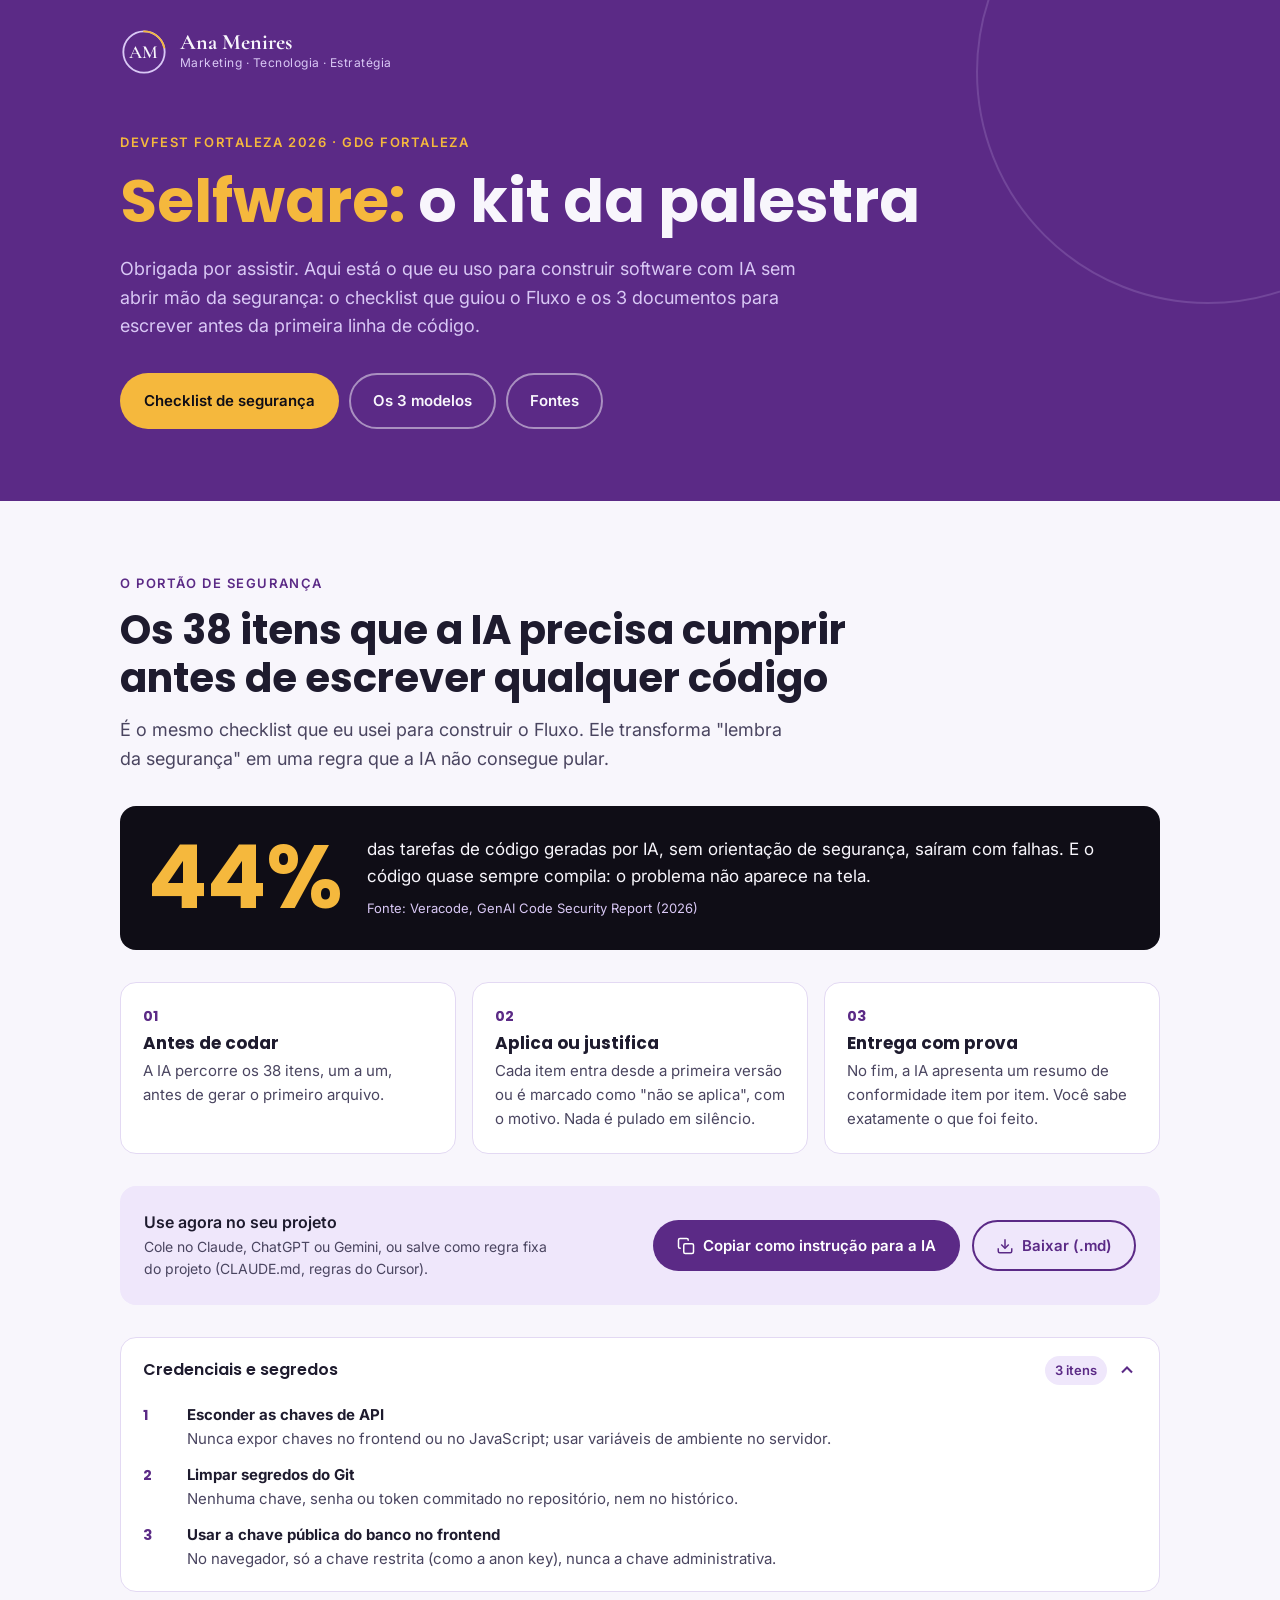
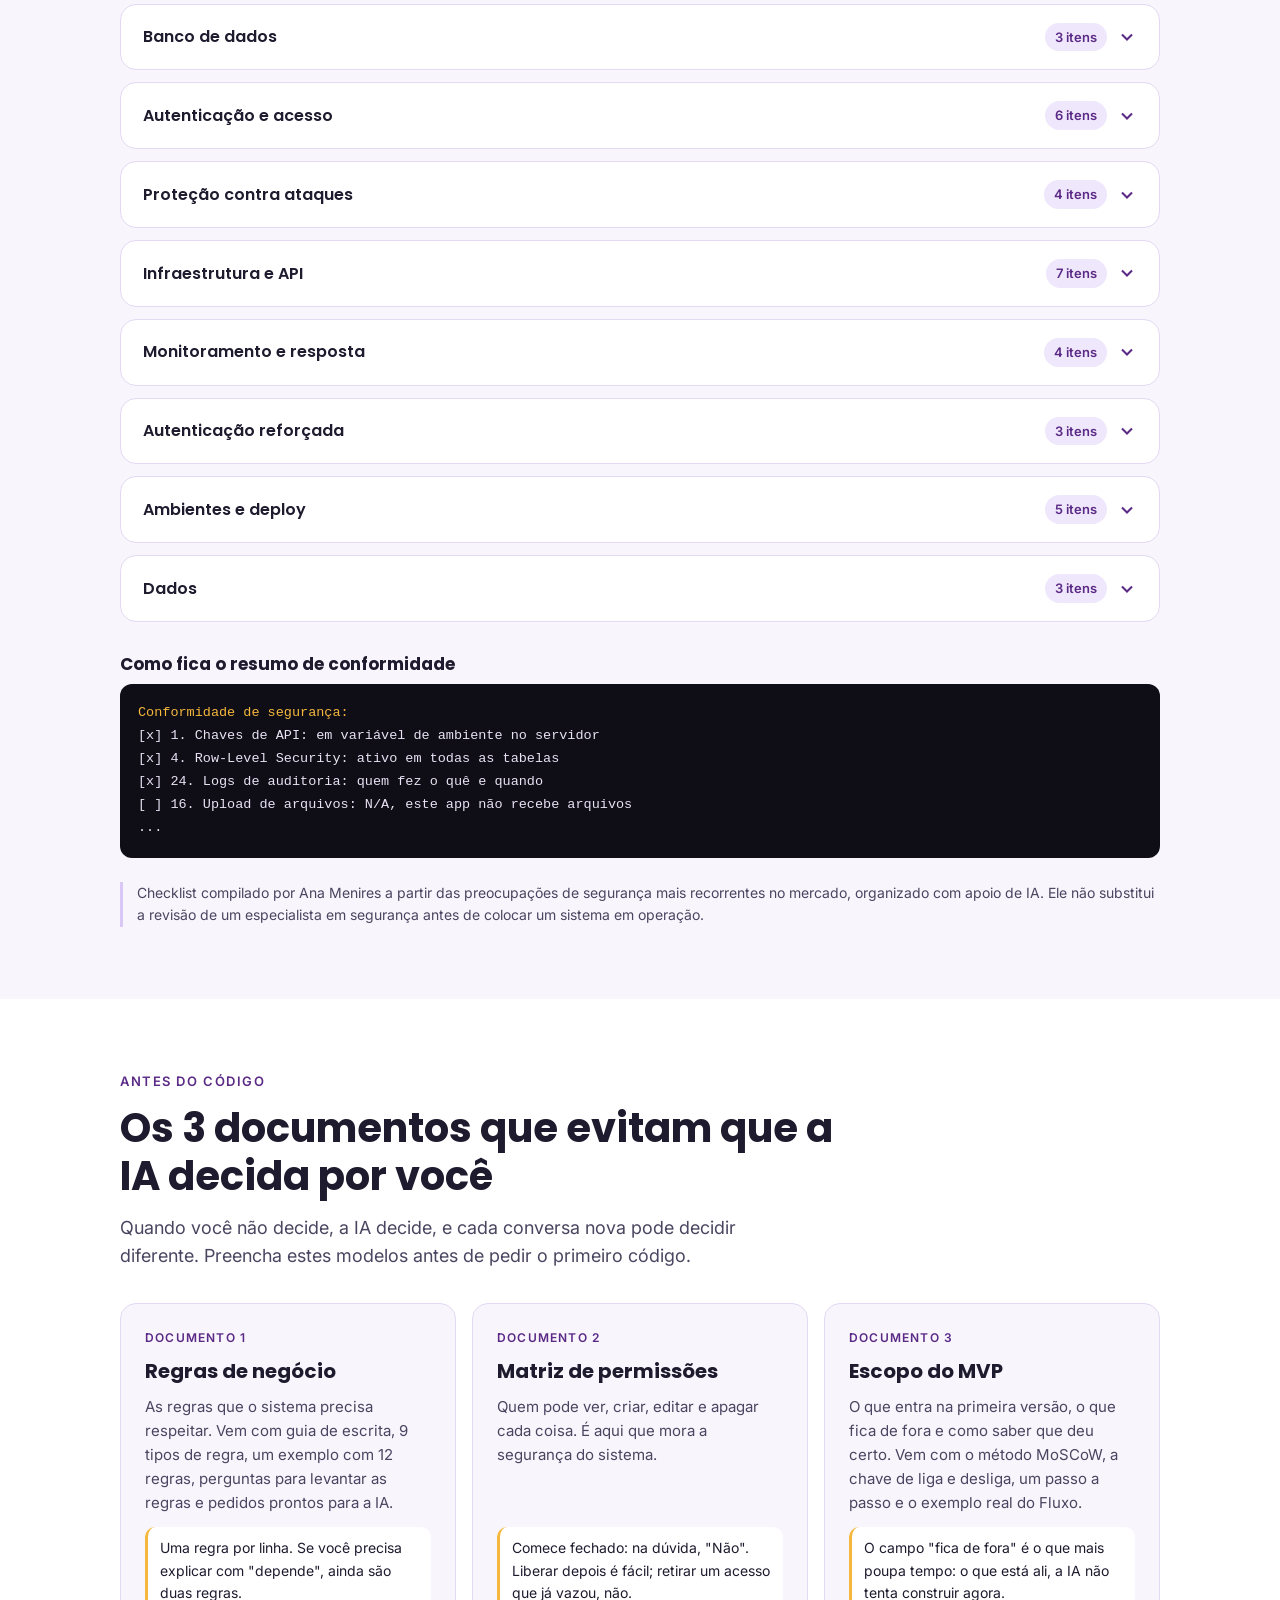
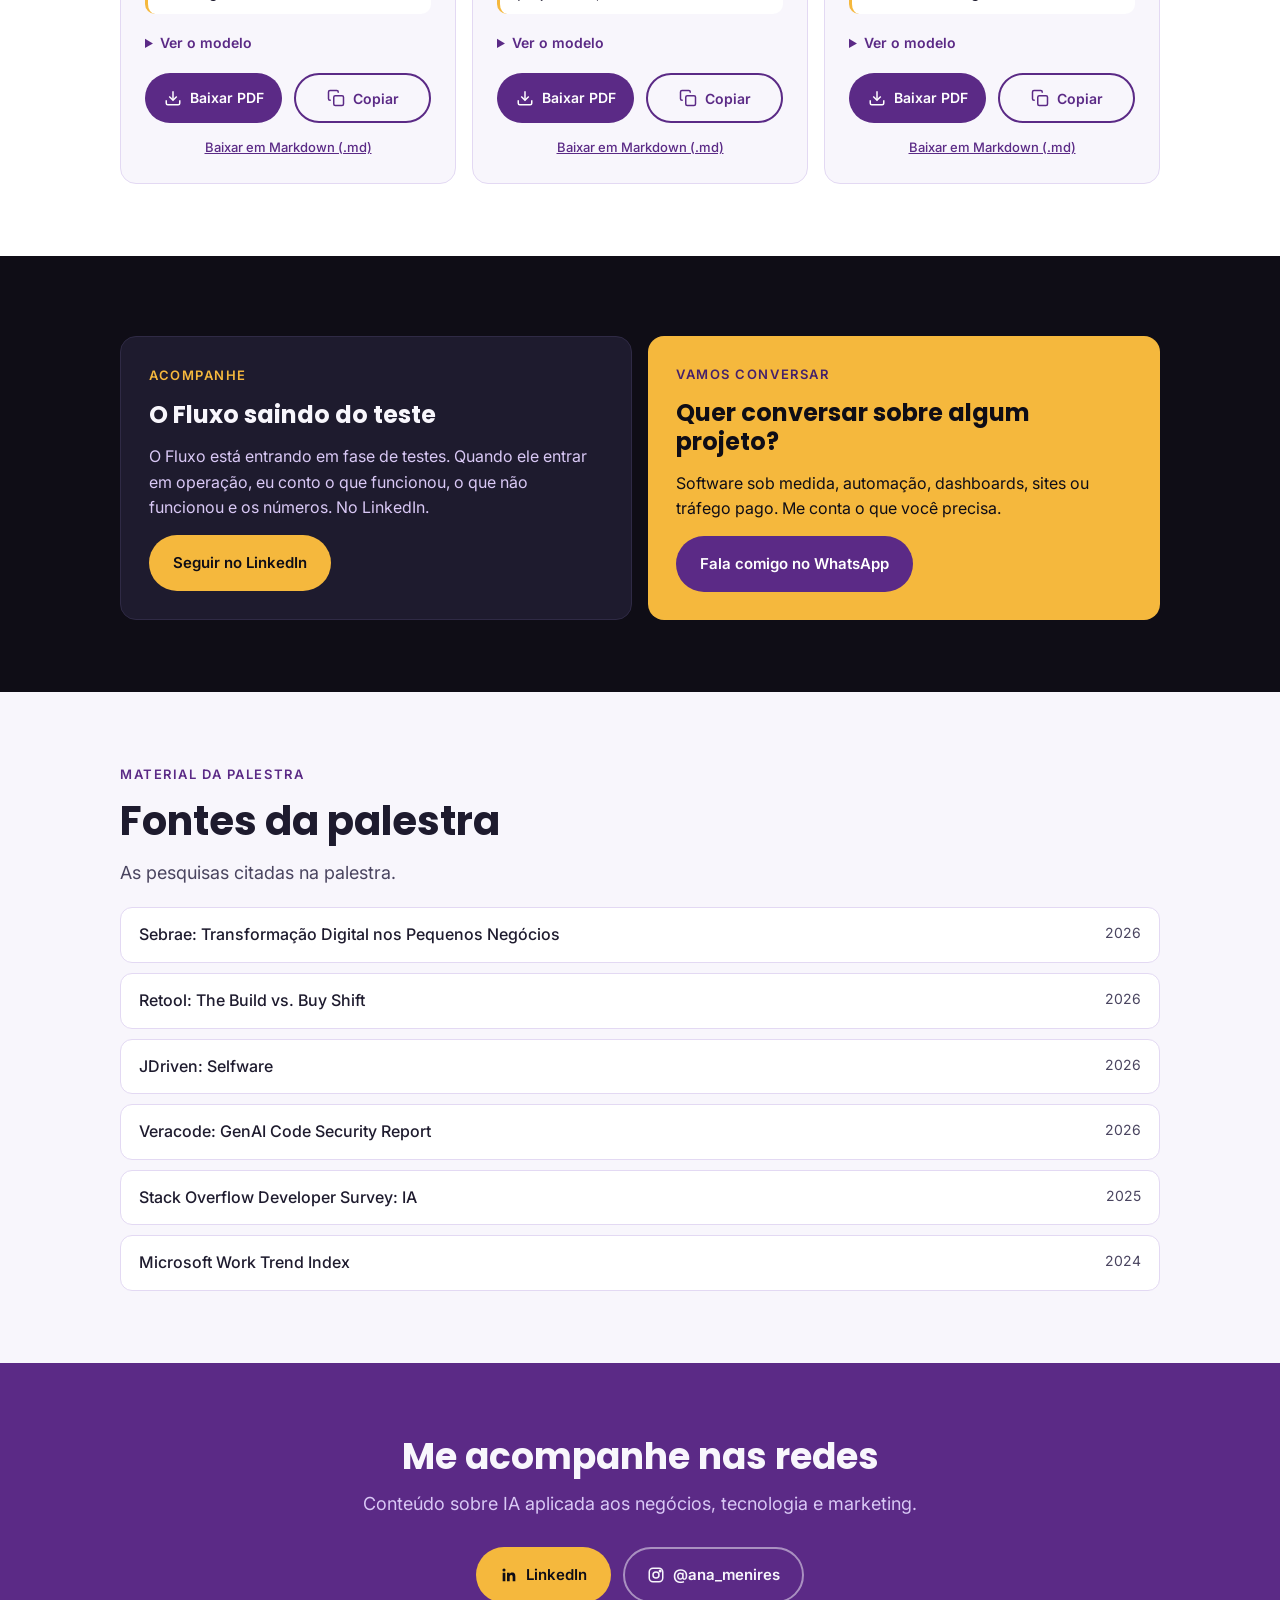
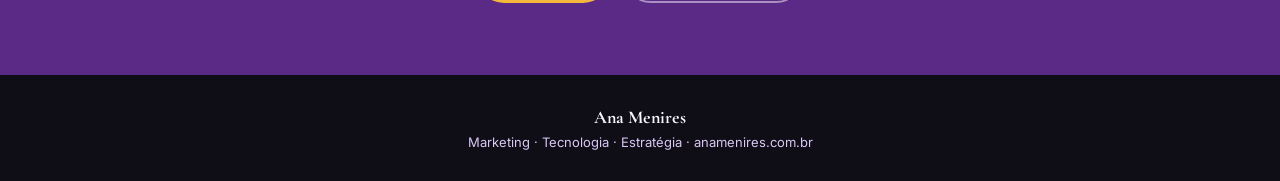
==== evento-gdg/index.html @ 0f22788b "Cria a página /evento-gdg com o kit da palestra Selfware Checklist de segurança com 38 itens (copiar" ====
<!DOCTYPE html>
<html lang="pt-BR">
<head>
<meta charset="utf-8">
<meta name="viewport" content="width=device-width, initial-scale=1">
<title>Selfware: o kit da palestra · Ana Menires</title>
<meta name="description" content="Material da palestra Selfware no DevFest Fortaleza 2026: checklist de segurança com 38 itens, modelos de regras de negócio, matriz de permissões e escopo do MVP.">
<meta property="og:title" content="Selfware: o kit da palestra · Ana Menires">
<meta property="og:description" content="Checklist de segurança para construir com IA e os 3 documentos para escrever antes do código.">
<link rel="preconnect" href="https://fonts.googleapis.com">
<link rel="preconnect" href="https://fonts.gstatic.com" crossorigin>
<link href="https://fonts.googleapis.com/css2?family=Cormorant+Garamond:wght@600;700&family=Inter:wght@400;500;600&family=Poppins:wght@600;700&display=swap" rel="stylesheet">
<style>
  :root{
    --roxo:#5B2A86; --roxo-esc:#45206A; --lilas:#D9C8F5; --lilas-claro:#EFE7FB;
    --ambar:#F5B83D; --preto:#0F0D16; --grafite:#1E1B2E; --off:#F8F6FC; --branco:#FFFFFF;
    --texto-sec:#4A4560; --borda:#E3D9F3;
    --raio:16px; --larg:1080px;
  }
  *{box-sizing:border-box;margin:0;padding:0}
  html{scroll-behavior:smooth}
  body{font-family:Inter,system-ui,-apple-system,sans-serif;background:var(--off);color:var(--grafite);line-height:1.6;font-size:16px;-webkit-font-smoothing:antialiased}
  h1,h2,h3{font-family:Poppins,system-ui,sans-serif;line-height:1.2;color:var(--grafite)}
  a{color:var(--roxo)}
  .wrap{max-width:var(--larg);margin:0 auto;padding:0 20px}
  section{padding:72px 0}
  .eyebrow{font-size:13px;font-weight:600;letter-spacing:.12em;text-transform:uppercase;color:var(--roxo);margin-bottom:12px}
  .lead{font-size:18px;color:var(--texto-sec);max-width:680px}
  .btn{display:inline-flex;align-items:center;justify-content:center;gap:8px;font-family:Inter,sans-serif;font-weight:600;font-size:15px;padding:14px 22px;border-radius:999px;border:2px solid transparent;cursor:pointer;text-decoration:none;transition:transform .15s ease,background .15s ease,color .15s ease;min-height:48px}
  .btn:active{transform:scale(.97)}
  .btn-ambar{background:var(--ambar);color:var(--preto)}
  .btn-ambar:hover{background:#f7c55f}
  .btn-roxo{background:var(--roxo);color:var(--branco)}
  .btn-roxo:hover{background:var(--roxo-esc)}
  .btn-linha{background:transparent;color:var(--roxo);border-color:var(--roxo)}
  .btn-linha:hover{background:var(--lilas-claro)}
  .btn-claro{background:transparent;color:var(--off);border-color:rgba(248,246,252,.5)}
  .btn-claro:hover{background:rgba(248,246,252,.1)}
  .btns{display:flex;flex-wrap:wrap;gap:12px}
  .btn svg{width:18px;height:18px;flex:none}
  :focus-visible{outline:3px solid var(--ambar);outline-offset:3px}

  /* Hero */
  .hero{background:var(--roxo);color:var(--off);padding:28px 0 72px;position:relative;overflow:hidden}
  .hero::after{content:"";position:absolute;right:-160px;top:-160px;width:460px;height:460px;border-radius:50%;border:2px solid rgba(217,200,245,.18)}
  .topo{display:flex;align-items:center;gap:12px;margin-bottom:56px}
  .topo .nome{font-family:"Cormorant Garamond",serif;font-weight:700;font-size:22px;line-height:1}
  .topo .assin{font-size:12px;color:var(--lilas);letter-spacing:.04em}
  .hero .eyebrow{color:var(--ambar)}
  .hero h1{color:var(--off);font-size:clamp(34px,7vw,60px);margin-bottom:18px;max-width:820px}
  .hero h1 span{color:var(--ambar)}
  .hero .lead{color:var(--lilas);margin-bottom:32px}
  .hero-nav{display:flex;flex-wrap:wrap;gap:10px;position:relative;z-index:1}

  /* Checklist */
  .stat{display:grid;grid-template-columns:auto 1fr;gap:24px;align-items:center;background:var(--preto);color:var(--off);border-radius:var(--raio);padding:28px;margin:32px 0}
  .stat .num{font-family:Poppins,sans-serif;font-weight:700;font-size:clamp(56px,12vw,88px);color:var(--ambar);line-height:1}
  .stat p{color:var(--off);font-size:17px}
  .stat small{display:block;color:var(--lilas);font-size:13px;margin-top:8px}
  .passos{display:grid;grid-template-columns:repeat(3,1fr);gap:16px;margin:32px 0}
  .passo{background:var(--branco);border:1px solid var(--borda);border-radius:var(--raio);padding:22px}
  .passo .n{font-family:Poppins,sans-serif;font-weight:700;color:var(--roxo);font-size:14px;margin-bottom:6px}
  .passo h3{font-size:17px;margin-bottom:6px}
  .passo p{font-size:15px;color:var(--texto-sec)}
  .acoes{background:var(--lilas-claro);border-radius:var(--raio);padding:24px;display:flex;flex-wrap:wrap;align-items:center;justify-content:space-between;gap:16px;margin:32px 0}
  .acoes p{font-weight:600;color:var(--grafite);max-width:420px}
  .acoes p span{display:block;font-weight:400;font-size:14px;color:var(--texto-sec)}
  .blocos{display:grid;gap:12px}
  details.bloco{background:var(--branco);border:1px solid var(--borda);border-radius:var(--raio);overflow:hidden}
  details.bloco summary{list-style:none;cursor:pointer;padding:18px 22px;display:flex;align-items:center;justify-content:space-between;gap:12px;font-family:Poppins,sans-serif;font-weight:600;font-size:16px}
  details.bloco summary::-webkit-details-marker{display:none}
  .badge{font-family:Inter,sans-serif;font-size:13px;font-weight:600;background:var(--lilas-claro);color:var(--roxo);padding:4px 10px;border-radius:999px;white-space:nowrap}
  .chev{width:20px;height:20px;transition:transform .2s;flex:none;color:var(--roxo)}
  details[open] .chev{transform:rotate(180deg)}
  .sum-dir{display:flex;align-items:center;gap:10px}
  details.bloco ol{padding:0 22px 20px 22px;list-style:none;display:grid;gap:12px}
  details.bloco li{display:grid;grid-template-columns:34px 1fr;gap:10px;font-size:15px}
  details.bloco li .i{font-family:Poppins,sans-serif;font-weight:700;color:var(--roxo);font-size:14px;padding-top:1px}
  details.bloco li b{display:block;color:var(--grafite)}
  details.bloco li span{color:var(--texto-sec)}
  .exemplo{margin-top:32px}
  .exemplo h3{font-size:17px;margin-bottom:10px}
  pre{background:var(--preto);color:#E8E2F4;border-radius:12px;padding:18px;overflow-x:auto;font-size:13.5px;line-height:1.7;font-family:ui-monospace,SFMono-Regular,Menlo,Consolas,monospace}
  pre .ok{color:var(--ambar)}
  .credito{font-size:14px;color:var(--texto-sec);margin-top:24px;border-left:3px solid var(--lilas);padding-left:14px}

  /* Modelos */
  .sec-branca{background:var(--branco)}
  .modelos{display:grid;grid-template-columns:repeat(3,1fr);gap:16px;margin-top:32px}
  .modelo{background:var(--off);border:1px solid var(--borda);border-radius:var(--raio);padding:24px;display:flex;flex-direction:column;gap:12px}
  .modelo .tag{font-size:12px;font-weight:600;letter-spacing:.1em;text-transform:uppercase;color:var(--roxo)}
  .modelo h3{font-size:20px}
  .modelo p{font-size:15px;color:var(--texto-sec);flex:1}
  .modelo .dica{font-size:14px;color:var(--grafite);background:var(--branco);border-radius:10px;padding:10px 12px;border-left:3px solid var(--ambar)}
  .modelo details summary{cursor:pointer;font-weight:600;color:var(--roxo);font-size:14px;padding:6px 0}
  .modelo details pre{margin-top:8px;font-size:12.5px;max-height:320px}
  .modelo .btns .btn{flex:1;padding:12px 14px;font-size:14px}
  .link-md{background:none;border:0;color:var(--roxo);font:500 13px Inter,sans-serif;text-decoration:underline;cursor:pointer;align-self:center;padding:4px}

  /* Blocos finais */
  .faixa{background:var(--preto);color:var(--off)}
  .faixa h2,.faixa-roxa h2{color:var(--off)}
  .faixa .lead{color:var(--lilas)}
  .duo{display:grid;grid-template-columns:1fr 1fr;gap:16px;margin-top:8px}
  .cartao{border-radius:var(--raio);padding:28px;display:flex;flex-direction:column;gap:14px}
  .cartao h2{font-size:24px}
  .cartao p{flex:1}
  .c-escuro{background:var(--grafite);border:1px solid #2f2a45}
  .c-escuro p{color:var(--lilas)}
  .c-ambar{background:var(--ambar);color:var(--preto)}
  .c-ambar h2{color:var(--preto)}
  .c-ambar .btn-roxo{align-self:flex-start}
  .faixa .btn{align-self:flex-start}
  .fontes{list-style:none;display:grid;gap:10px;margin-top:20px}
  .fontes li a{display:flex;justify-content:space-between;gap:12px;background:var(--branco);border:1px solid var(--borda);border-radius:12px;padding:14px 18px;text-decoration:none;color:var(--grafite);font-weight:500}
  .fontes li a:hover{border-color:var(--roxo)}
  .fontes li a span{color:var(--texto-sec);font-weight:400;font-size:14px;white-space:nowrap}
  .faixa-roxa{background:var(--roxo);color:var(--off);text-align:center}
  .faixa-roxa .lead{color:var(--lilas);margin:0 auto 28px}
  .faixa-roxa .btns{justify-content:center}
  footer{background:var(--preto);color:var(--lilas);font-size:13px;padding:28px 0;text-align:center}
  footer b{color:var(--off);font-family:"Cormorant Garamond",serif;font-size:18px}

  .toast{position:fixed;left:50%;bottom:24px;transform:translateX(-50%) translateY(20px);background:var(--preto);color:var(--off);padding:12px 20px;border-radius:999px;font-size:14px;font-weight:500;opacity:0;pointer-events:none;transition:all .25s;z-index:10;box-shadow:0 8px 24px rgba(15,13,22,.25)}
  .toast.on{opacity:1;transform:translateX(-50%) translateY(0)}

  @media (max-width:860px){
    .passos,.modelos,.duo{grid-template-columns:1fr}
    section{padding:56px 0}
  }
  @media (max-width:520px){
    .stat{grid-template-columns:1fr;gap:8px;padding:22px}
    .btns .btn,.acoes .btn{width:100%}
    .acoes .btns{width:100%}
    .fontes li a{flex-direction:column;gap:2px}
    .hero-nav .btn{flex:1 1 calc(50% - 10px)}
  }
  @media (prefers-reduced-motion:reduce){html{scroll-behavior:auto}*{transition:none!important}}
</style>
</head>
<body>

<header class="hero">
  <div class="wrap">
    <div class="topo">
      <svg width="48" height="48" viewBox="0 0 260 260" role="img" aria-label="Logo Ana Menires"><circle cx="130" cy="130" r="112" fill="none" stroke="#D9C8F5" stroke-width="10"/><circle cx="130" cy="130" r="112" fill="none" stroke="#F5B83D" stroke-width="10" stroke-linecap="round" stroke-dasharray="150 554" transform="rotate(-90 130 130)"/><text x="130" y="162" text-anchor="middle" font-family="Cormorant Garamond, Georgia, serif" font-size="100" font-weight="600" letter-spacing="2" fill="#F8F6FC">AM</text></svg>
      <div>
        <div class="nome">Ana Menires</div>
        <div class="assin">Marketing · Tecnologia · Estratégia</div>
      </div>
    </div>
    <p class="eyebrow">DevFest Fortaleza 2026 · GDG Fortaleza</p>
    <h1><span>Selfware:</span> o kit da palestra</h1>
    <p class="lead">Obrigada por assistir. Aqui está o que eu uso para construir software com IA sem abrir mão da segurança: o checklist que guiou o Fluxo e os 3 documentos para escrever antes da primeira linha de código.</p>
    <nav class="hero-nav" aria-label="Seções da página">
      <a class="btn btn-ambar" href="#checklist">Checklist de segurança</a>
      <a class="btn btn-claro" href="#modelos">Os 3 modelos</a>
      <a class="btn btn-claro" href="#slides">Fontes</a>
    </nav>
  </div>
</header>

<main>
  <section id="checklist">
    <div class="wrap">
      <p class="eyebrow">O portão de segurança</p>
      <h2 style="font-size:clamp(28px,5vw,40px);margin-bottom:14px;max-width:760px">Os 38 itens que a IA precisa cumprir antes de escrever qualquer código</h2>
      <p class="lead">É o mesmo checklist que eu usei para construir o Fluxo. Ele transforma "lembra da segurança" em uma regra que a IA não consegue pular.</p>

      <div class="stat">
        <div class="num">44%</div>
        <p>das tarefas de código geradas por IA, sem orientação de segurança, saíram com falhas. E o código quase sempre compila: o problema não aparece na tela.
          <small>Fonte: Veracode, GenAI Code Security Report (2026)</small></p>
      </div>

      <div class="passos">
        <div class="passo"><div class="n">01</div><h3>Antes de codar</h3><p>A IA percorre os 38 itens, um a um, antes de gerar o primeiro arquivo.</p></div>
        <div class="passo"><div class="n">02</div><h3>Aplica ou justifica</h3><p>Cada item entra desde a primeira versão ou é marcado como "não se aplica", com o motivo. Nada é pulado em silêncio.</p></div>
        <div class="passo"><div class="n">03</div><h3>Entrega com prova</h3><p>No fim, a IA apresenta um resumo de conformidade item por item. Você sabe exatamente o que foi feito.</p></div>
      </div>

      <div class="acoes">
        <p>Use agora no seu projeto<span>Cole no Claude, ChatGPT ou Gemini, ou salve como regra fixa do projeto (CLAUDE.md, regras do Cursor).</span></p>
        <div class="btns">
          <button class="btn btn-roxo" type="button" data-acao="copiar-checklist">
            <svg viewBox="0 0 24 24" fill="none" stroke="currentColor" stroke-width="2" aria-hidden="true"><rect x="9" y="9" width="13" height="13" rx="2"/><path d="M5 15H4a2 2 0 0 1-2-2V4a2 2 0 0 1 2-2h9a2 2 0 0 1 2 2v1"/></svg>
            Copiar como instrução para a IA</button>
          <button class="btn btn-linha" type="button" data-acao="baixar-checklist">
            <svg viewBox="0 0 24 24" fill="none" stroke="currentColor" stroke-width="2" aria-hidden="true"><path d="M21 15v4a2 2 0 0 1-2 2H5a2 2 0 0 1-2-2v-4"/><path d="M7 10l5 5 5-5"/><path d="M12 15V3"/></svg>
            Baixar (.md)</button>
        </div>
      </div>

      <div class="blocos" id="blocos"></div>

      <div class="exemplo">
        <h3>Como fica o resumo de conformidade</h3>
<pre><span class="ok">Conformidade de segurança:</span>
[x] 1. Chaves de API: em variável de ambiente no servidor
[x] 4. Row-Level Security: ativo em todas as tabelas
[x] 24. Logs de auditoria: quem fez o quê e quando
[ ] 16. Upload de arquivos: N/A, este app não recebe arquivos
...</pre>
      </div>

      <p class="credito">Checklist compilado por Ana Menires a partir das preocupações de segurança mais recorrentes no mercado, organizado com apoio de IA. Ele não substitui a revisão de um especialista em segurança antes de colocar um sistema em operação.</p>
    </div>
  </section>

  <section id="modelos" class="sec-branca">
    <div class="wrap">
      <p class="eyebrow">Antes do código</p>
      <h2 style="font-size:clamp(28px,5vw,40px);margin-bottom:14px;max-width:760px">Os 3 documentos que evitam que a IA decida por você</h2>
      <p class="lead">Quando você não decide, a IA decide, e cada conversa nova pode decidir diferente. Preencha estes modelos antes de pedir o primeiro código.</p>
      <div class="modelos" id="modelos-lista"></div>
    </div>
  </section>

  <section class="faixa">
    <div class="wrap">
      <div class="duo">
        <div class="cartao c-escuro">
          <p class="eyebrow" style="color:var(--ambar);margin:0">Acompanhe</p>
          <h2>O Fluxo saindo do teste</h2>
          <p>O Fluxo está entrando em fase de testes. Quando ele entrar em operação, eu conto o que funcionou, o que não funcionou e os números. No LinkedIn.</p>
          <a class="btn btn-ambar" href="https://www.linkedin.com/in/anamenires-mktdigital" target="_blank" rel="noopener">Seguir no LinkedIn</a>
        </div>
        <div class="cartao c-ambar">
          <p class="eyebrow" style="color:var(--roxo-esc);margin:0">Vamos conversar</p>
          <h2>Quer conversar sobre algum projeto?</h2>
          <p>Software sob medida, automação, dashboards, sites ou tráfego pago. Me conta o que você precisa.</p>
          <a class="btn btn-roxo" href="https://wa.me/5585998559462?text=Oi%20Ana!%20Vi%20sua%20palestra%20no%20DevFest%20Fortaleza%20e%20quero%20conversar%20sobre%20um%20projeto." target="_blank" rel="noopener">Fala comigo no WhatsApp</a>
        </div>
      </div>
    </div>
  </section>

  <section id="slides">
    <div class="wrap">
      <p class="eyebrow">Material da palestra</p>
      <h2 style="font-size:clamp(28px,5vw,40px);margin-bottom:14px">Fontes da palestra</h2>
      <p class="lead">As pesquisas citadas na palestra.</p>
      <!-- Botão dos slides: descomente quando o PDF estiver nesta pasta com o nome slides-selfware-ana-menires.pdf
      <div class="btns" style="margin-top:24px"><a class="btn btn-roxo" href="slides-selfware-ana-menires.pdf" download>Baixar os slides (PDF)</a></div>
      -->
      <ul class="fontes">
        <li><a href="https://agenciasebrae.com.br/dados/pequenos-negocios-do-brasil-usam-mais-ia-que-os-norte-americanos-aponta-sebrae/" target="_blank" rel="noopener">Sebrae: Transformação Digital nos Pequenos Negócios <span>2026</span></a></li>
        <li><a href="https://www.businesswire.com/news/home/20260217548274/en/Retools-2026-Build-vs.-Buy-Report-Reveals-35-of-Enterprises-Have-Already-Replaced-SaaS-With-Custom-Software" target="_blank" rel="noopener">Retool: The Build vs. Buy Shift <span>2026</span></a></li>
        <li><a href="https://jdriven.com/blog/2026/07/Selfware" target="_blank" rel="noopener">JDriven: Selfware <span>2026</span></a></li>
        <li><a href="https://sdtimes.com/agentic-security/veracode-finds-ai-generated-code-security-has-barely-improved-since-last-year/" target="_blank" rel="noopener">Veracode: GenAI Code Security Report <span>2026</span></a></li>
        <li><a href="https://survey.stackoverflow.co/2025/ai" target="_blank" rel="noopener">Stack Overflow Developer Survey: IA <span>2025</span></a></li>
        <li><a href="https://ctomagazine.com/microsoft-work-trend-index/" target="_blank" rel="noopener">Microsoft Work Trend Index <span>2024</span></a></li>
      </ul>
    </div>
  </section>

  <section class="faixa-roxa">
    <div class="wrap">
      <h2 style="font-size:clamp(26px,4.5vw,36px);margin-bottom:12px">Me acompanhe nas redes</h2>
      <p class="lead">Conteúdo sobre IA aplicada aos negócios, tecnologia e marketing.</p>
      <div class="btns">
        <a class="btn btn-ambar" href="https://www.linkedin.com/in/anamenires-mktdigital" target="_blank" rel="noopener">
          <svg viewBox="0 0 24 24" fill="currentColor" aria-hidden="true"><path d="M20.45 20.45h-3.56v-5.57c0-1.33-.02-3.04-1.85-3.04-1.85 0-2.14 1.45-2.14 2.94v5.67H9.35V9h3.41v1.56h.05c.48-.9 1.64-1.85 3.37-1.85 3.6 0 4.27 2.37 4.27 5.46v6.28zM5.34 7.43a2.06 2.06 0 1 1 0-4.13 2.06 2.06 0 0 1 0 4.13zM7.12 20.45H3.56V9h3.56v11.45z"/></svg>
          LinkedIn</a>
        <a class="btn btn-claro" href="https://www.instagram.com/ana_menires" target="_blank" rel="noopener">
          <svg viewBox="0 0 24 24" fill="none" stroke="currentColor" stroke-width="2" aria-hidden="true"><rect x="3" y="3" width="18" height="18" rx="5"/><circle cx="12" cy="12" r="4"/><circle cx="17.5" cy="6.5" r="1" fill="currentColor"/></svg>
          @ana_menires</a>
      </div>
    </div>
  </section>
</main>

<footer>
  <div class="wrap"><b>Ana Menires</b><br>Marketing · Tecnologia · Estratégia · anamenires.com.br</div>
</footer>

<div class="toast" id="toast" role="status" aria-live="polite"></div>

<script>
const BLOCOS = [
  {t:"Credenciais e segredos", itens:[
    ["Esconder as chaves de API","Nunca expor chaves no frontend ou no JavaScript; usar variáveis de ambiente no servidor."],
    ["Limpar segredos do Git","Nenhuma chave, senha ou token commitado no repositório, nem no histórico."],
    ["Usar a chave pública do banco no frontend","No navegador, só a chave restrita (como a anon key), nunca a chave administrativa."]]},
  {t:"Banco de dados", itens:[
    ["Ativar Row-Level Security (RLS)","Cada usuário só acessa as linhas que lhe pertencem, garantido no próprio banco."],
    ["Criptografar dados sensíveis","CPF, dados de pagamento e afins nunca em texto puro."],
    ["Parametrizar as queries","Nunca concatenar strings para montar SQL; usar queries parametrizadas ou ORM."]]},
  {t:"Autenticação e acesso", itens:[
    ["Forçar autenticação no servidor","Toda validação sensível é checada no backend, nunca só no frontend."],
    ["Travar acesso aos registros","Cada endpoint verifica se o usuário tem permissão sobre aquele recurso."],
    ["Bloquear adulteração de campos","O backend não confia em role, preço ou saldo enviados pelo cliente."],
    ["Proteger cookies de sessão","Usar as flags HttpOnly, Secure e SameSite."],
    ["Fazer hash das senhas","Nunca salvar senha em texto puro; usar bcrypt ou argon2."],
    ["Limitar tentativas de login","Bloquear ou atrasar depois de várias tentativas falhas."]]},
  {t:"Proteção contra ataques", itens:[
    ["Proteção contra bots","Captcha ou honeypot em formulários públicos de cadastro, login e contato."],
    ["Validar toda entrada de dados","Validação no frontend e, obrigatoriamente, no backend."],
    ["Escapar conteúdo do usuário","Nunca renderizar HTML ou JS vindo do usuário sem escapar (evita XSS)."],
    ["Restringir upload de arquivos","Validar o tipo real e o tamanho, e nunca usar o nome original do arquivo."]]},
  {t:"Infraestrutura e API", itens:[
    ["Enxugar as respostas da API","Nunca devolver senha, hash, tokens internos ou dados de outros usuários."],
    ["Adicionar cabeçalhos de segurança","CSP, X-Frame-Options, X-Content-Type-Options e HSTS."],
    ["Forçar HTTPS","Redirecionar HTTP para HTTPS e usar HSTS."],
    ["Escanear as dependências","Rodar npm audit ou Dependabot antes de publicar."],
    ["Configurar CORS corretamente","Nunca liberar * em produção; listar as origens permitidas."],
    ["Proteção contra CSRF","Token CSRF em ações sensíveis quando a autenticação usa cookies."],
    ["Rate limit geral na API","Não só no login: aplicar também aos endpoints públicos."]]},
  {t:"Monitoramento e resposta", itens:[
    ["Logs de auditoria","Quem fez o quê e quando, sem registrar dados sensíveis."],
    ["Alertas de atividade suspeita","Sinalizar muitos logins falhos e acessos fora do padrão."],
    ["Plano básico de resposta a incidentes","Passos definidos para um vazamento: revogar chaves e avisar os afetados."],
    ["Testes de segurança automatizados","Escanear o código (SAST/DAST) antes do deploy, quando houver pipeline."]]},
  {t:"Autenticação reforçada", itens:[
    ["Autenticação em dois fatores","Oferecer 2FA, principalmente para contas administrativas."],
    ["Expiração de sessão por inatividade","Encerrar sessões paradas por muito tempo."],
    ["Invalidar sessões antigas","Derrubar as outras sessões quando a senha é trocada."]]},
  {t:"Ambientes e deploy", itens:[
    ["Separar dev, staging e produção","Nunca testar com dados reais de cliente."],
    ["Rotacionar chaves e segredos","Trocar chaves periodicamente."],
    ["Menor privilégio","Cada chave ou serviço só com o acesso mínimo necessário."],
    ["Segurança por padrão","Toda função nova nasce restrita; o acesso é liberado depois, de forma explícita."],
    ["Isolamento entre clientes","Em sistemas com várias empresas, os dados de uma nunca vazam para outra."]]},
  {t:"Dados", itens:[
    ["Backup regular e testado","Backup automático e restauração testada de tempos em tempos."],
    ["Retenção e exclusão de dados","Política alinhada à LGPD, com processo para excluir dados a pedido do titular."],
    ["Não expor erros detalhados","Mensagem genérica para o usuário; detalhes só nos logs internos."]]}
];

const chev = '<svg class="chev" viewBox="0 0 24 24" fill="none" stroke="currentColor" stroke-width="2.5" aria-hidden="true"><path d="M6 9l6 6 6-6"/></svg>';
let n = 0;
document.getElementById('blocos').innerHTML = BLOCOS.map((b, bi) => {
  const lis = b.itens.map(([t, d]) => { n++; return `<li><span class="i">${n}</span><div><b>${t}</b><span>${d}</span></div></li>`; }).join('');
  return `<details class="bloco"${bi === 0 ? ' open' : ''}><summary>${b.t}<span class="sum-dir"><span class="badge">${b.itens.length} itens</span>${chev}</span></summary><ol>${lis}</ol></details>`;
}).join('');

function textoChecklist() {
  let i = 0;
  const lista = BLOCOS.map(b => `### ${b.t}\n` + b.itens.map(([t, d]) => `${++i}. **${t}**: ${d}`).join('\n')).join('\n\n');
  return `# Checklist de segurança: pré-requisito obrigatório antes de codar

Use este checklist sempre que eu pedir para criar, desenvolver ou modificar significativamente um app, sistema, site com backend, API, dashboard, formulário com dados de usuário, painel administrativo ou qualquer aplicação que armazene ou processe dados, mesmo que eu não mencione segurança.

## Processo obrigatório (nesta ordem)

1. Antes de escrever qualquer código, percorra os 38 itens abaixo, um a um.
2. Para cada item, decida explicitamente:
   - Aplica-se: implemente desde a primeira versão, nunca como "melhoria futura".
   - Não se aplica: só com uma justificativa curta e concreta. Nunca omita um item em silêncio.
3. Antes do primeiro arquivo de código, me mostre um resumo: quais medidas entram desde o início e quais ficaram como "não se aplica", e por quê.
4. Escreva o código já com as medidas aplicáveis. Não gere uma versão insegura "para simplificar" prometendo proteger depois.
5. No fim da entrega, apresente o resumo de conformidade cobrindo os 38 itens, no formato:
   [x] 1. Chaves de API: em variável de ambiente no servidor
   [ ] 16. Upload de arquivos: N/A, este app não recebe arquivos
6. Se eu pedir para pular alguma etapa de segurança para ir mais rápido, me alerte do risco antes de seguir.

## Os 38 itens

${lista}

---
Checklist compilado por Ana Menires a partir das preocupações de segurança mais recorrentes no mercado, organizado com apoio de IA. Não substitui a revisão de um especialista em segurança.
Palestra "Selfware: reinventei a roda (e faria de novo)", DevFest Fortaleza 2026 · anamenires.com.br
`;
}

const MODELOS = [
  {tag:"Documento 1", t:"Regras de negócio", d:"As regras que o sistema precisa respeitar. Vem com guia de escrita, 9 tipos de regra, um exemplo com 12 regras, perguntas para levantar as regras e pedidos prontos para a IA.",
   dica:"Uma regra por linha. Se você precisa explicar com \"depende\", ainda são duas regras.", arq:"regras-de-negocio.md", pdf:"modelo-regras-de-negocio.pdf",
   md:`# Regras de negócio: [nome do sistema]

> As regras que o sistema precisa respeitar, numeradas. Este documento transforma o jeito como a sua empresa funciona em algo que a IA consegue seguir sem chutar.

## 1. O que é (e o que não é) uma regra de negócio

Uma regra de negócio descreve **como a empresa funciona**, independente de tecnologia. Ela continuaria valendo se o sistema fosse uma planilha ou um caderno.

| É regra de negócio | Não é regra de negócio |
| --- | --- |
| "Só o gestor aprova orçamentos acima de R$ 5.000." | "O botão de aprovar fica verde." (é design) |
| "Todo pedido precisa ter um cliente vinculado." | "Usar Supabase como banco." (é decisão técnica) |
| "Um contrato de 20 horas não pode passar de 20 horas sem aviso." | "A tela de cliente tem três abas." (é funcionalidade) |

**Por que isso importa com IA:** se a regra não está escrita, a IA inventa uma. E cada conversa nova pode inventar uma diferente.

## 2. Como escrever uma boa regra

**Fórmula:** **[Quem]** + **[pode / deve / não pode]** + **[fazer o quê]** + **[em qual condição]**.

> Exemplo: "O **atendimento** **deve** **registrar o motivo** **sempre que pedir ajuste em uma entrega**."

Uma boa regra é:

- **Única:** uma regra por linha. Se você precisa de "e" ou "depende", provavelmente são duas.
- **Verificável:** dá para testar se o sistema cumpre ou não.
- **Sem tecnologia:** fala do negócio, não de tela, banco ou código.
- **Com motivo:** o "por quê" evita que alguém (ou a IA) remova a regra sem entender.
- **Com exceções explícitas:** se existe exceção, ela fica escrita na mesma linha.

## 3. Tipos de regra (use como lista para não esquecer nenhuma área)

| Tipo | Pergunta que ela responde | Exemplo |
| --- | --- | --- |
| Acesso | Quem pode entrar e o que cada um vê? | Novos usuários só entram após aprovação do dono. |
| Validação | O que é obrigatório para algo existir? | Todo pedido precisa de setor de destino. |
| Fluxo e status | Por quais etapas algo passa e quem move? | Um pedido só vai para "Concluído" depois da revisão. |
| Cálculo | Como um número é calculado? | Horas consumidas = soma do tempo cronometrado nas tarefas do cliente. |
| Prazo e tempo | O que acontece com o passar do tempo? | Cronômetro esquecido é encerrado após 10 horas. |
| Limites | Qual é o máximo ou o mínimo permitido? | Contrato de horas avisa ao atingir 80% do total. |
| Notificação | Quem é avisado e quando? | O responsável é avisado quando o prazo vence amanhã. |
| Exclusão e retenção | O que pode ser apagado e se tem volta? | Itens excluídos ficam 30 dias na lixeira. |
| Auditoria | O que precisa ficar registrado? | Toda mudança de permissão fica no histórico. |

## 4. Modelo para preencher

| Nº | Tipo | Regra | Por quê | Exceções | Como testar | Dono da regra |
| --- | --- | --- | --- | --- | --- | --- |
| RN01 | [Acesso] | [Quem + pode/deve/não pode + o quê + condição] | [Motivo] | [Nenhuma / quais] | [Como verificar que funciona] | [Quem decide] |
| RN02 | [Validação] | | | | | |
| RN03 | [Fluxo] | | | | | |
| RN04 | [Cálculo] | | | | | |
| RN05 | [Prazo] | | | | | |
| RN06 | [Limite] | | | | | |
| RN07 | [Notificação] | | | | | |
| RN08 | [Exclusão] | | | | | |

## 5. Exemplo preenchido

**Empresa fictícia:** Estúdio Norte, prestadora de serviços de design e marketing com contratos de horas mensais.

| Nº | Tipo | Regra | Por quê | Exceções | Como testar |
| --- | --- | --- | --- | --- | --- |
| RN01 | Acesso | Qualquer pessoa pode pedir uma conta, mas só entra depois que o dono aprova. | Evitar acesso de quem não é da equipe. | Nenhuma. | Criar conta nova e confirmar que ela não vê nada antes da aprovação. |
| RN02 | Acesso | Membros veem todos os clientes, mas só editam os clientes em que são responsáveis. | Todos precisam consultar; poucos precisam alterar. | Administradores editam todos. | Entrar como membro e tentar editar um cliente de outra pessoa. |
| RN03 | Validação | Todo pedido precisa de cliente e setor de destino. Sem eles, não salva. | Nenhum pedido fica sem dono. | Nenhuma. | Tentar salvar pedido sem setor. |
| RN04 | Fluxo | O pedido segue: Novo, Em andamento, Revisão, Concluído. Só quem abriu ou um administrador conclui. | Garantir que alguém confere a entrega. | Nenhuma. | Tentar concluir pedido como membro que não abriu. |
| RN05 | Fluxo | Pedir ajuste na revisão exige escrever o motivo e devolve o pedido para "Em andamento". | Evitar ajustes sem contexto. | Nenhuma. | Pedir ajuste sem motivo e confirmar o bloqueio. |
| RN06 | Prazo e tempo | Cada pessoa cronometra o próprio tempo em cada tarefa. | Saber quanto cada cliente consome do contrato. | Nenhuma. | Cronometrar em duas contas e conferir que os tempos não se misturam. |
| RN07 | Prazo e tempo | Cronômetro aberto por mais de 10 horas é encerrado sozinho. | Evitar horas fantasmas no contrato. | Nenhuma. | Simular cronômetro de 10 horas. |
| RN08 | Cálculo | Horas consumidas do cliente = soma do tempo cronometrado nas tarefas dele no mês. | Comparar com as horas contratadas. | Tarefas internas não contam. | Somar manualmente e comparar com o sistema. |
| RN09 | Limite | Ao atingir 80% das horas contratadas no mês, o gestor é avisado. | Agir antes de estourar o contrato. | Clientes sem contrato de horas. | Lançar horas até 80% e conferir o aviso. |
| RN10 | Notificação | O responsável é avisado um dia antes do prazo de cada tarefa. | Reduzir atrasos. | Tarefas sem prazo. | Criar tarefa com prazo para amanhã. |
| RN11 | Exclusão | Itens excluídos ficam 30 dias na lixeira. Só o dono apaga de vez. | Nada some por engano. | Nenhuma. | Excluir, restaurar e conferir que nada se perdeu. |
| RN12 | Auditoria | Toda mudança de permissão de usuário fica registrada com quem fez e quando. Ninguém apaga esse registro. | Rastrear acessos indevidos. | Nenhuma. | Mudar uma permissão e conferir o registro. |

## 6. Perguntas para descobrir as regras

Faça estas perguntas para quem vive o processo (gestor, atendimento, equipe):

1. Quem pode fazer cada coisa hoje? E quem **não pode**?
2. O que acontece quando alguém esquece um passo?
3. Quais informações são obrigatórias para começar um trabalho?
4. Por quais etapas um pedido passa até ficar pronto? Quem move entre elas?
5. Quais números a gestão acompanha? Como cada um é calculado?
6. Existe algum limite (horas, valores, quantidade) que não pode ser ultrapassado?
7. Quem precisa ser avisado, e quando?
8. O que pode ser apagado? Pode ser recuperado depois?
9. Que erro já aconteceu e não pode se repetir?
10. Quais são as exceções que "todo mundo sabe", mas ninguém escreveu?

## 7. Erros comuns

| Erro | Exemplo | Como corrigir |
| --- | --- | --- |
| Regra vaga | "O sistema deve ser seguro." | Dizer quem pode o quê: "Só administradores exportam dados." |
| Duas regras em uma | "O membro cria e aprova pedidos, menos os grandes." | Separar em RN para criar, RN para aprovar e RN para a exceção. |
| Regra técnica | "Usar tabela de pedidos com chave estrangeira." | Dizer o negócio: "Todo pedido pertence a um cliente." |
| Exceção escondida | A regra vale "sempre", mas o dono pula quando quer. | Escrever a exceção na coluna própria. |
| Sem motivo | Ninguém lembra por que a regra existe. | Preencher o "Por quê", mesmo que curto. |

## 8. Pedidos prontos para a IA

**Para escrever as regras com você:**
> "Vou criar um sistema para [descreva em 2 frases]. Me entreviste, uma pergunta por vez, para levantar as regras de negócio usando os tipos: acesso, validação, fluxo, cálculo, prazo, limites, notificação, exclusão e auditoria. Se eu não souber, me dê 2 opções. Não invente regras. No fim, me entregue a tabela com Nº, Tipo, Regra, Por quê, Exceções e Como testar."

**Para revisar antes de codar:**
> "Leia estas regras de negócio e me aponte: regras vagas, regras com duas ideias, contradições entre elas, exceções que parecem faltar e áreas sem nenhuma regra. Não escreva código ainda."

**Para transformar em testes:**
> "Para cada regra, escreva critérios de aceite no formato: Dado [situação], quando [ação], então [resultado esperado]."

## 9. Revisão final (antes de pedir o primeiro código)

- [ ] Cada regra tem um número e uma ideia só.
- [ ] Todos os tipos da seção 3 foram pensados, mesmo que alguns não se apliquem.
- [ ] Cada regra tem motivo e forma de testar.
- [ ] As exceções estão escritas, não só na cabeça de alguém.
- [ ] Quem vive o processo leu e concordou.
- [ ] As regras estão salvas junto do projeto, e a IA vai lê-las antes de codar.

## 10. Dúvidas em aberto

- [ ]

## Histórico de versões

| Versão | Data | O que mudou |
| --- | --- | --- |
| 1.0 | [data] | Primeira versão |
`},
  {tag:"Documento 2", t:"Matriz de permissões", d:"Quem pode ver, criar, editar e apagar cada coisa. É aqui que mora a segurança do sistema.",
   dica:"Comece fechado: na dúvida, \"Não\". Liberar depois é fácil; retirar um acesso que já vazou, não.", arq:"matriz-de-permissoes.md", pdf:"modelo-matriz-de-permissoes.pdf",
   md:`# Matriz de permissões: [nome do sistema]

> Uma linha por ação, uma coluna por perfil. As permissões precisam valer no banco de dados, não só na tela: esconder um botão é conforto, bloquear é regra.

| Ação | [Perfil 1] | [Perfil 2] | [Perfil 3] |
| --- | --- | --- | --- |
| Ver [registros] | | | |
| Criar [registro] | | | |
| Editar [registro] | | | |
| Apagar [registro] | | | |
| Aprovar novos usuários | | | |
| Exportar dados ou backup | | | |

## Exemplo preenchido (empresa fictícia)

| Ação | Membro | Administrador | Dono |
| --- | --- | --- | --- |
| Ver clientes | Sim | Sim | Sim |
| Criar e editar cliente | Não | Sim | Sim |
| Concluir uma tarefa | Se for responsável | Sim | Sim |
| Aprovar novos usuários | Não | Não | Sim |
| Baixar backup | Não | Sim | Sim |
| Apagar de vez da lixeira | Não | Não | Sim |

## Regras gerais
- Toda função nova nasce restrita e o acesso é liberado depois, de forma explícita.
- [Outras regras]
`},
  {tag:"Documento 3", t:"Escopo do MVP", d:"O que entra na primeira versão, o que fica de fora e como saber que deu certo. Vem com o método MoSCoW, a chave de liga e desliga, um passo a passo e o exemplo real do Fluxo.",
   dica:"O campo \"fica de fora\" é o que mais poupa tempo: o que está ali, a IA não tenta construir agora.", arq:"escopo-do-mvp.md", pdf:"modelo-escopo-do-mvp.pdf",
   md:`# Escopo do MVP: [nome do sistema]

> O que entra na primeira versão, o que fica de fora e como você vai saber que deu certo. É o documento que impede o projeto de crescer sem controle antes de funcionar.

## 1. O que é um MVP (e o que não é)

**MVP** significa *Minimum Viable Product*, ou **Produto Mínimo Viável**. É a menor versão do sistema que **resolve o problema principal de verdade** e permite aprender com o uso real antes de investir em todo o resto.

| É MVP | Não é MVP |
| --- | --- |
| A versão que resolve a dor principal, completa e confiável. | Uma versão malfeita ou "quebrada" do produto final. |
| Poucas funções, cada uma funcionando do começo ao fim. | Todas as funções pela metade. |
| Um ponto de partida para aprender e decidir o próximo passo. | Um protótipo para jogar fora depois. |
| Segura desde o primeiro dia. | Uma versão "sem segurança, que a gente arruma depois". |

**Uma imagem que ajuda:** se o objetivo é levar alguém de um lugar a outro, o MVP não é uma roda solta, nem um carro sem motor. É um patinete: simples, mas já leva a pessoa até o destino.

## 2. Por que o escopo importa ainda mais quando você constrói com IA

- **A IA constrói tudo o que você pede.** Ela não vai dizer "isso pode ficar para depois". Sem um escopo escrito, o projeto cresce a cada conversa.
- **Mais funções = mais pontos de erro e de ataque.** Cada tela nova é uma nova porta para testar, proteger e manter.
- **O campo "fica de fora" é o que mais poupa tempo.** O que está escrito ali, a IA não tenta construir agora.
- **Escopo escrito evita retrabalho.** Quando você muda de ideia no meio do caminho, sabe exatamente o que estava combinado e o que mudou.

## 3. Como definir o escopo, passo a passo

1. **Escreva o problema em uma frase.** Se não couber em uma frase, ainda não está claro. Ex.: "A gestão não sabe quantas horas cada cliente consome do contrato."
2. **Defina o usuário principal.** Quem sente a dor com mais força? A primeira versão é para essa pessoa.
3. **Desenhe a jornada principal.** O caminho, do início ao fim, que resolve o problema. Ex.: pedido entra → alguém executa → o tempo é registrado → a gestão vê as horas do cliente.
4. **Liste tudo o que você imagina para o sistema.** Sem filtro. É aqui que as ideias boas e as "legais de ter" aparecem.
5. **Priorize com o método MoSCoW** (seção 4). Seja duro: em dúvida, vai para "depois".
6. **Corte.** O MVP é só o que a jornada principal precisa para funcionar e ser segura.
7. **Defina como vai saber que deu certo.** Um sinal que dá para observar ou medir.
8. **Escreva o que vem depois.** O que ficou de fora não é esquecido: é planejado.

## 4. Ferramenta de priorização: MoSCoW

| Categoria | Significado | Vai para o MVP? |
| --- | --- | --- |
| **Must have** (obrigatório) | Sem isso, a jornada principal não funciona. | Sim |
| **Should have** (importante) | Agrega muito, mas dá para viver sem por algumas semanas. | Só se sobrar fôlego |
| **Could have** (desejável) | Seria bom ter, mas não muda o resultado. | Não |
| **Won't have now** (agora não) | Fica de fora desta versão, de propósito. | Não, vai para "fica de fora" |

**Pergunta de corte:** "Se essa função não existir na primeira semana, o problema principal continua sendo resolvido?" Se a resposta for sim, ela não é do MVP.

## 5. Dica de construção: a chave de liga e desliga

Nem tudo o que fica de fora precisa ser apagado. Uma técnica comum é a **chave de liga e desliga** (em inglês, *feature flag*): a função existe no código, mas fica desligada para os usuários até ser aprovada.

- **Vantagem:** você testa e evolui a função sem expor a equipe a algo incompleto.
- **Cuidado:** toda função nova deve nascer **desligada e restrita**, e ser liberada de forma explícita.
- **Peça para a IA:** "Crie uma chave de liga e desliga para cada função que não faz parte do MVP. Por padrão, todas desligadas."

## 6. Modelo para preencher

### O problema
[O problema em uma frase]

[Como as pessoas se viram hoje, sem o sistema: ferramentas, planilhas, gambiarras]

### Para quem é
| Perfil | O que precisa | É o usuário principal? |
| --- | --- | --- |
| [ ] | [ ] | [Sim / Não] |

### Jornada principal
[Passo 1] → [Passo 2] → [Passo 3] → [Resultado]

### Entra na primeira versão (Must have)
| Parte | O que faz | Problema que resolve |
| --- | --- | --- |
| [ ] | [ ] | [ ] |

### Fica de fora desta versão (Won't have now)
| Parte | Por que ficou de fora | Quando volta |
| --- | --- | --- |
| [ ] | [ ] | [Depois dos testes / Versão 2 / Sem data] |

### Como saber que deu certo
| Sinal de sucesso | Como medir | Meta |
| --- | --- | --- |
| [ ] | [ ] | [ ] |

### Riscos e premissas
- **Premissa:** [o que você está supondo que é verdade. Ex.: a equipe vai registrar o tempo todos os dias]
- **Risco:** [o que pode dar errado e o plano. Ex.: baixa adesão; treinamento na primeira semana]

### Plano de testes
- **Quem testa:** [ ]
- **Por quanto tempo:** [ ]
- **O que precisa funcionar para sair do teste:** [ ]

### O que vem depois
| Ordem | Função | Condição para entrar |
| --- | --- | --- |
| 1 | [ ] | [ ] |

### Dúvidas em aberto

- [ ]

## 7. Exemplo na prática: o Fluxo

> O Fluxo é a plataforma de gestão que estou construindo com IA para substituir o Trello e o ClickUp em uma agência de marketing. **Ele está entrando em fase de testes e ainda não está em operação.** Este exemplo mostra como o escopo foi pensado, não resultados de uso.

### O problema
A gestão não conseguia saber quantas horas e quanto da equipe cada cliente consumia do contrato.

Antes, tudo estava espalhado: orçamentos em uma planilha, acompanhamento de tráfego em outra e demandas divididas entre ClickUp e Trello. Clientes passavam das horas contratadas sem que ninguém conseguisse enxergar quanto, e a sobrecarga da equipe era percebida, mas não comprovada.

### Para quem é
| Perfil | O que precisa | Usuário principal? |
| --- | --- | --- |
| Gestão (dono e administradores) | Ver horas por cliente, carga da equipe e todas as demandas em um só lugar | Sim |
| Equipe (membros dos setores) | Receber pedidos organizados e registrar o próprio tempo | Sim |
| Clientes da agência | Aprovar propostas sem precisar de login | Não (uso pontual) |

### Jornada principal
Pedido entra na Central → vai para o setor responsável → cada pessoa cronometra o próprio tempo → a entrega passa por revisão → a gestão vê as horas consumidas na ficha do cliente.

### Entra na primeira versão
| Parte | O que faz | Dor que responde |
| --- | --- | --- |
| Central de chamados | Recebe todos os pedidos, distribui para os setores e acompanha até a revisão | Demandas espalhadas entre ClickUp e Trello |
| Setores e quadros | Quadros Kanban, lista e calendário por setor | Cada setor com sua própria ferramenta |
| Clientes | Ficha com contrato, tráfego, verba e horas dedicadas | Planilhas soltas e horas contratadas estourando sem visibilidade |
| Administrador | Equipe, permissões, carga de trabalho por pessoa e registro de auditoria | Sobrecarga da equipe sem visualização |
| Arquivados, lixeira e backup | Guardar, restaurar e exportar dados; exclusão definitiva só pelo dono | Medo de perder informação |
| Integração com IA | A IA consulta o sistema com as permissões da própria pessoa e, por padrão, só lê | Consultas rápidas sem abrir várias telas |

### Fica de fora desta versão (desligado por chave)
| Parte | Por que ficou de fora |
| --- | --- |
| Painel de performance e dashboard de métricas | Primeiro é preciso ter dados confiáveis registrados no dia a dia |
| Mensagens internas | A equipe já tem canal de conversa; não é a dor principal |
| Espaço pessoal (cards e lembretes individuais) | Não resolve a dor da gestão |
| Mural da equipe (ausências, aniversários) | Desejável, não obrigatório |
| Automações por coluna | Automatizar antes de o processo estar estável gera erro em escala |
| Envio de campanhas entre setores | Depende de o fluxo básico estar validado |
| Conexão de programas externos de IA pelo perfil | Mais uma porta de acesso; entra só depois da auditoria |

Todas essas funções **existem no código e continuam com testes automáticos**, mas ficam desligadas até serem aprovadas.

### Como vamos saber que deu certo (metas, não resultados)
| Sinal de sucesso | Como medir |
| --- | --- |
| A gestão vê as horas consumidas por cliente contra as horas contratadas | Ficha do cliente atualizada sem planilha paralela |
| Todas as demandas passam por um só lugar | Nenhum pedido novo aberto no ClickUp ou no Trello |
| A sobrecarga da equipe fica visível | Carga de trabalho por pessoa consultada nas reuniões de gestão |

### O que ficou parcial (e a gente assume)
O acompanhamento do desenvolvimento de cada pessoa era um desejo da gestão. Na primeira versão, ele aparece só em parte, pela carga de trabalho. O painel completo ficou para depois dos testes.

### Antes de entrar em operação
1. Fase de testes com a equipe.
2. Auditoria de uma equipe especializada em cibersegurança.
3. Só então a troca completa do ClickUp e do Trello.

## 8. Erros comuns

| Erro | Por que é um problema | Como evitar |
| --- | --- | --- |
| MVP com "só mais uma coisinha" | O escopo cresce e a primeira versão nunca fica pronta | Toda função nova passa pela pergunta de corte |
| Cortar segurança para ir mais rápido | Uma versão insegura não é mínima viável, é um risco | Segurança é sempre Must have |
| Não escrever o que fica de fora | A IA (e a equipe) vão tentar construir | Preencher a tabela "fica de fora" com o motivo |
| Sucesso sem medida | Ninguém sabe dizer se deu certo | Pelo menos um sinal observável por objetivo |
| Automatizar um processo que ainda muda | Erros passam a acontecer em escala | Automatizar só depois de o processo estabilizar |
| Esquecer quem vai usar | O sistema resolve o problema de quem construiu, não de quem usa | Validar a jornada com o usuário principal |

## 9. Pedidos prontos para a IA

**Para definir o escopo com você:**
> "Vou criar um sistema para [descreva em 2 frases]. Me entreviste, uma pergunta por vez, para definir o escopo do MVP: o problema em uma frase, o usuário principal, a jornada principal e a lista de funções. Depois, classifique as funções com o método MoSCoW e me mostre o que entra, o que fica de fora e por quê. Não escreva código."

**Para cortar o excesso:**
> "Leia este escopo e aponte tudo o que não é necessário para a jornada principal funcionar. Para cada item, diga se pode ficar para depois e qual o risco de cortá-lo."

**Para construir respeitando o escopo:**
> "Construa apenas o que está em 'Entra na primeira versão'. Para cada item de 'Fica de fora', não escreva nada agora. Se eu pedir algo fora do escopo, me avise antes de fazer."

## 10. Revisão final (antes de pedir o primeiro código)

- [ ] O problema cabe em uma frase.
- [ ] O usuário principal está definido.
- [ ] A jornada principal funciona do começo ao fim só com o que está no MVP.
- [ ] Toda função passou pela pergunta de corte.
- [ ] A tabela "fica de fora" tem motivo para cada item.
- [ ] Segurança está no MVP, não no "depois".
- [ ] Existe pelo menos um sinal de sucesso que dá para medir.
- [ ] Quem vai usar leu e concordou.

## Histórico de versões

| Versão | Data | O que mudou |
| --- | --- | --- |
| 1.0 | [data] | Primeira versão |
`}
];

const iconeCopiar = '<svg viewBox="0 0 24 24" fill="none" stroke="currentColor" stroke-width="2" aria-hidden="true"><rect x="9" y="9" width="13" height="13" rx="2"/><path d="M5 15H4a2 2 0 0 1-2-2V4a2 2 0 0 1 2-2h9a2 2 0 0 1 2 2v1"/></svg>';
const iconeBaixar = '<svg viewBox="0 0 24 24" fill="none" stroke="currentColor" stroke-width="2" aria-hidden="true"><path d="M21 15v4a2 2 0 0 1-2 2H5a2 2 0 0 1-2-2v-4"/><path d="M7 10l5 5 5-5"/><path d="M12 15V3"/></svg>';
const esc = s => s.replace(/&/g,'&amp;').replace(/</g,'&lt;').replace(/>/g,'&gt;');

document.getElementById('modelos-lista').innerHTML = MODELOS.map((m, i) => `
  <article class="modelo">
    <span class="tag">${m.tag}</span>
    <h3>${m.t}</h3>
    <p>${m.d}</p>
    <div class="dica">${m.dica}</div>
    <details><summary>Ver o modelo</summary><pre>${esc(m.md)}</pre></details>
    <div class="btns">
      <a class="btn btn-roxo" href="${m.pdf}" download>${iconeBaixar}Baixar PDF</a>
      <button class="btn btn-linha" type="button" data-acao="copiar-modelo" data-i="${i}">${iconeCopiar}Copiar</button>
    </div>
    <button class="link-md" type="button" data-acao="baixar-modelo" data-i="${i}">Baixar em Markdown (.md)</button>
  </article>`).join('');

const toast = document.getElementById('toast');
let tt;
function aviso(msg) { toast.textContent = msg; toast.classList.add('on'); clearTimeout(tt); tt = setTimeout(() => toast.classList.remove('on'), 2400); }

async function copiar(texto, msg) {
  try { await navigator.clipboard.writeText(texto); }
  catch (e) {
    const ta = document.createElement('textarea'); ta.value = texto; ta.setAttribute('readonly', '');
    ta.style.position = 'fixed'; ta.style.opacity = '0'; document.body.appendChild(ta); ta.select();
    try { document.execCommand('copy'); } catch (e2) { aviso('Não deu para copiar. Use o botão Baixar.'); ta.remove(); return; }
    ta.remove();
  }
  aviso(msg);
}
function baixar(texto, nome) {
  const url = URL.createObjectURL(new Blob([texto], {type:'text/markdown;charset=utf-8'}));
  const a = document.createElement('a'); a.href = url; a.download = nome; document.body.appendChild(a); a.click(); a.remove();
  setTimeout(() => URL.revokeObjectURL(url), 1000);
  aviso('Download iniciado');
}

document.addEventListener('click', e => {
  const b = e.target.closest('[data-acao]'); if (!b) return;
  const m = MODELOS[b.dataset.i];
  switch (b.dataset.acao) {
    case 'copiar-checklist': copiar(textoChecklist(), 'Copiado! Cole no início da conversa com a IA'); break;
    case 'baixar-checklist': baixar(textoChecklist(), 'checklist-seguranca-38-itens.md'); break;
    case 'copiar-modelo': copiar(m.md, `Modelo "${m.t}" copiado`); break;
    case 'baixar-modelo': baixar(m.md, m.arq); break;
  }
});
</script>
</body>
</html>
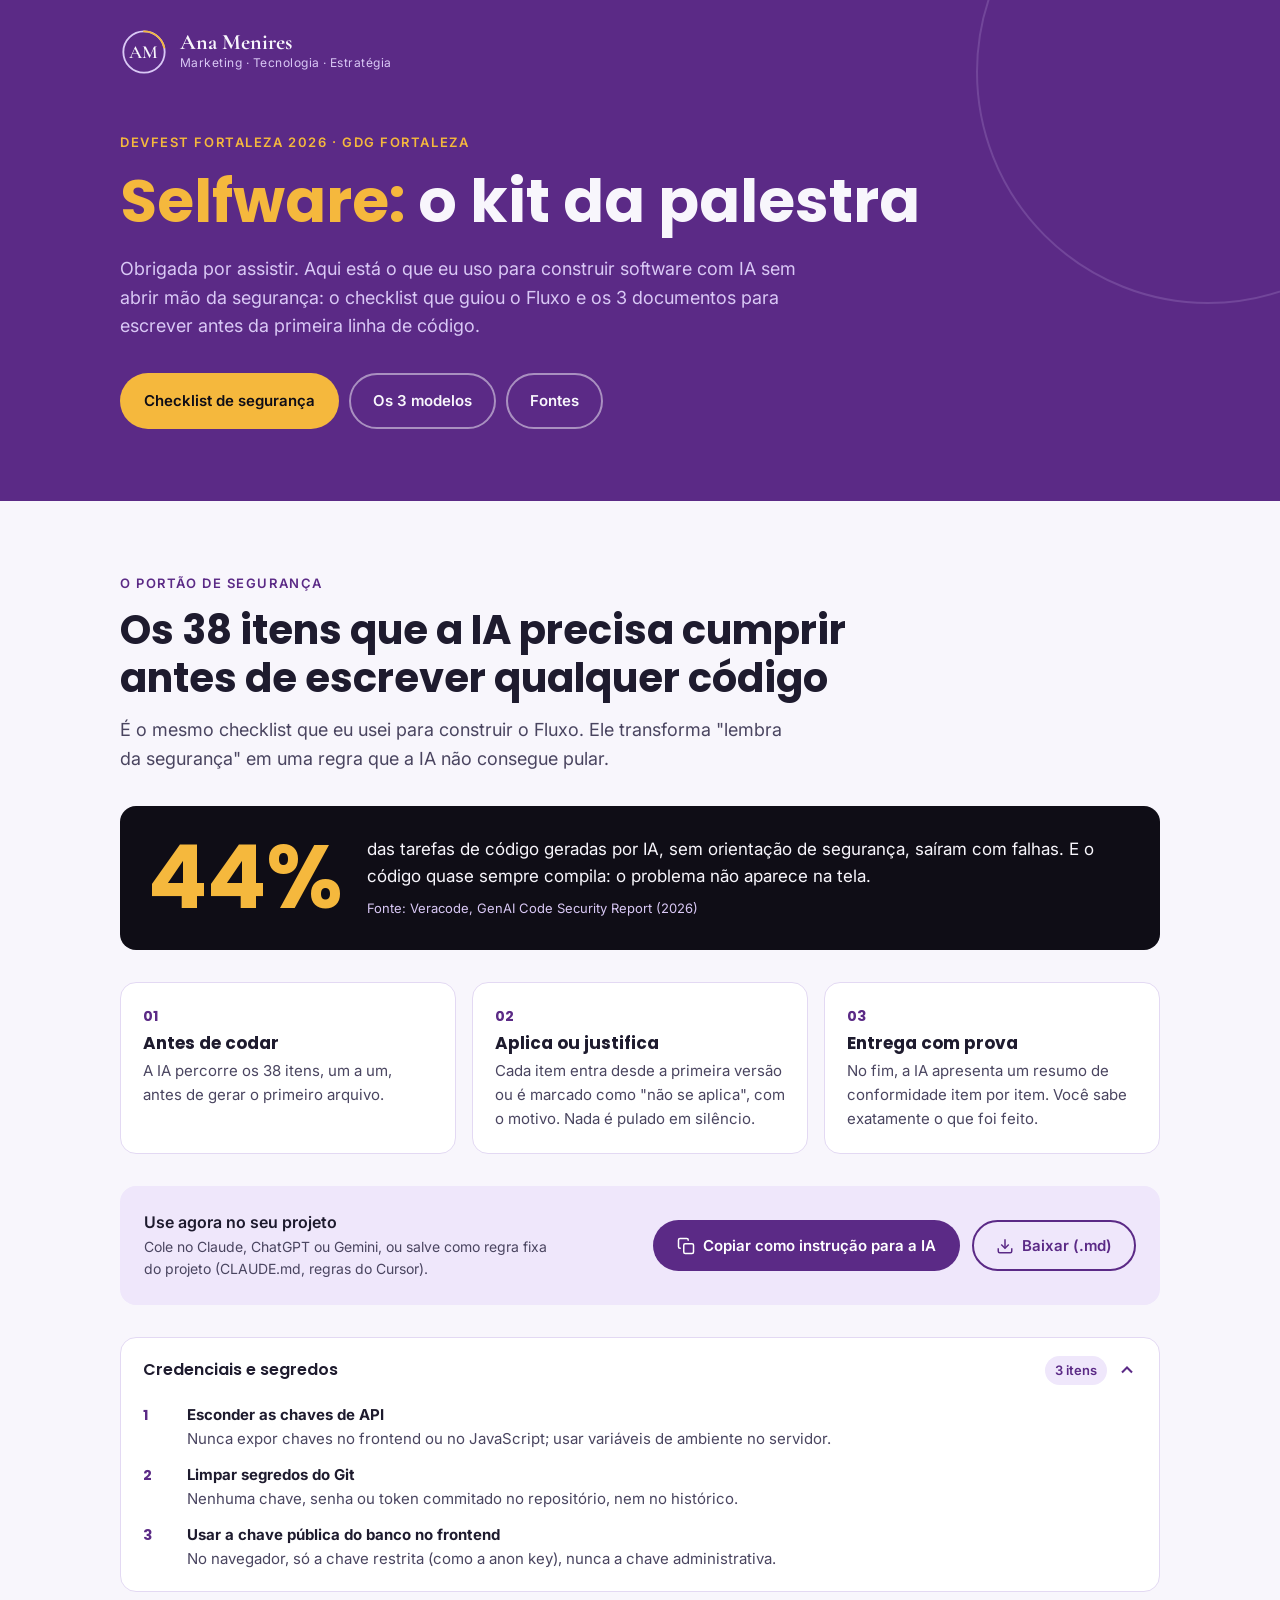
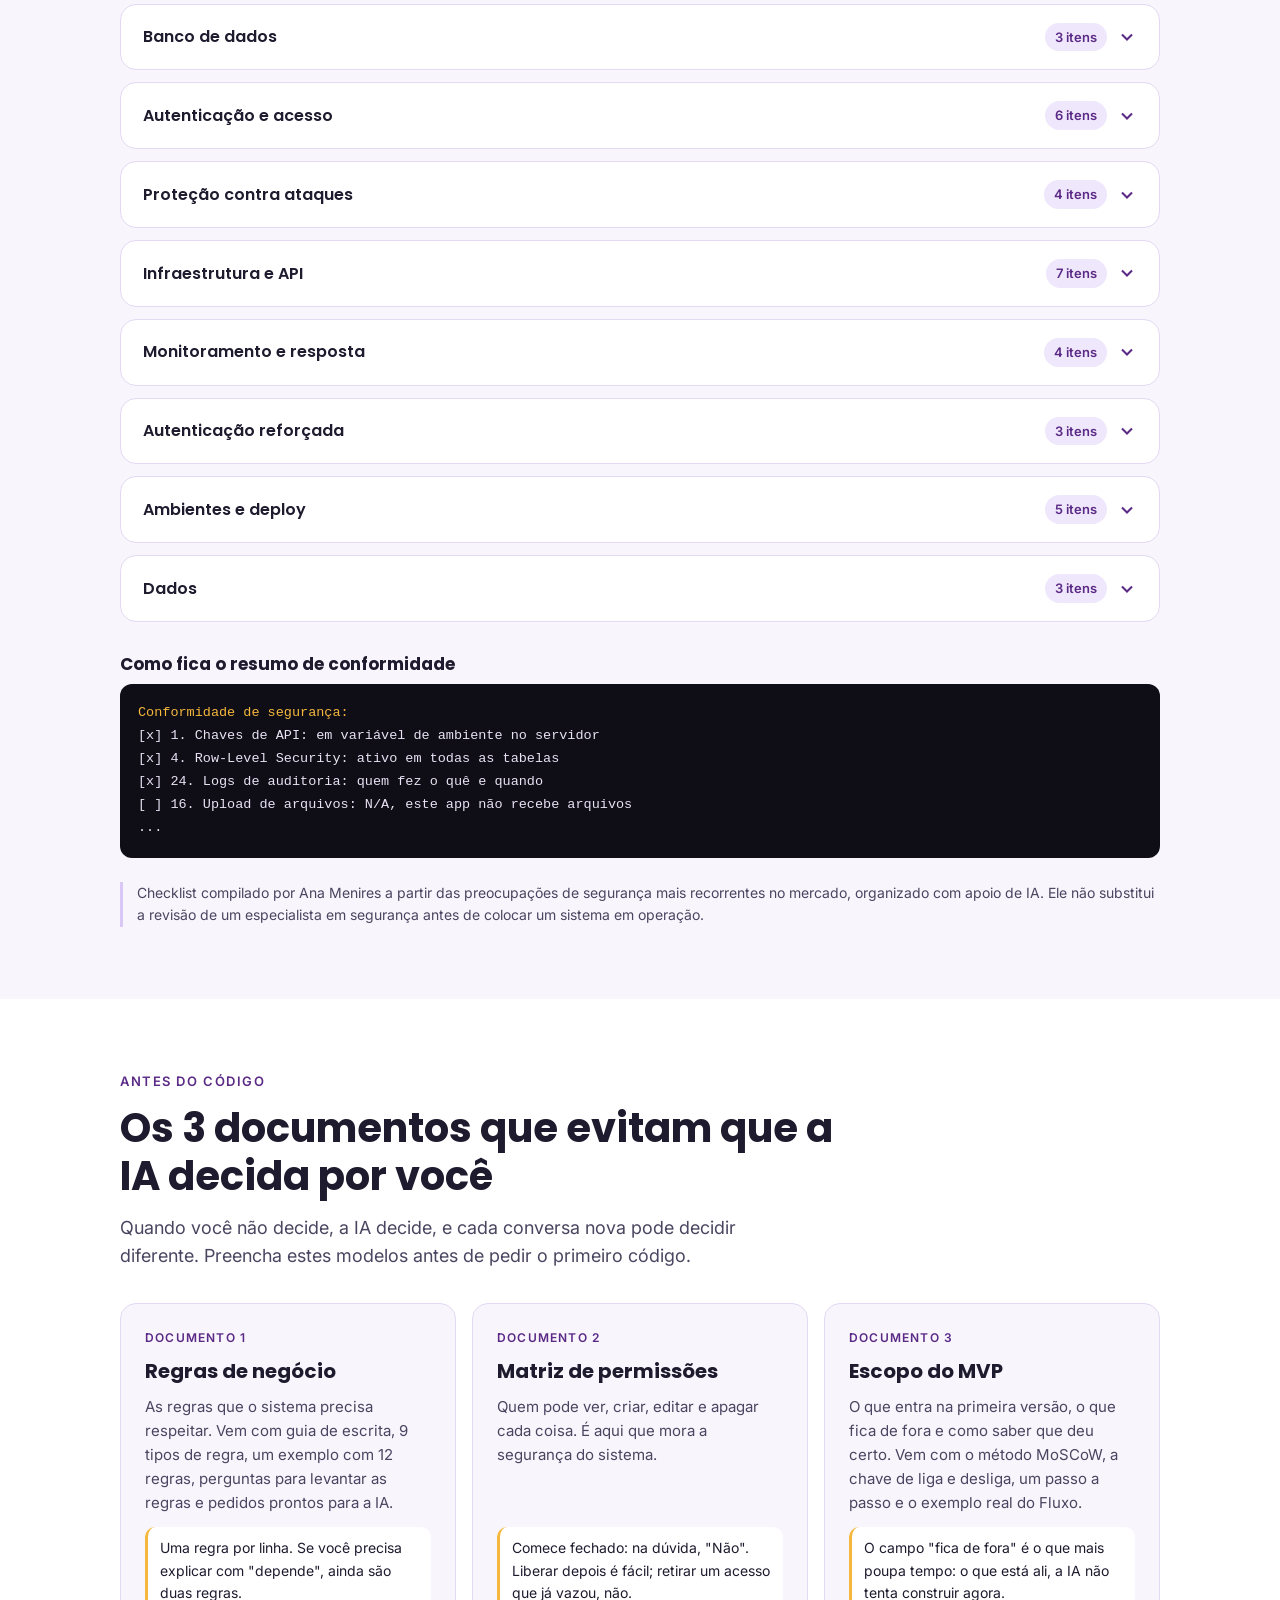
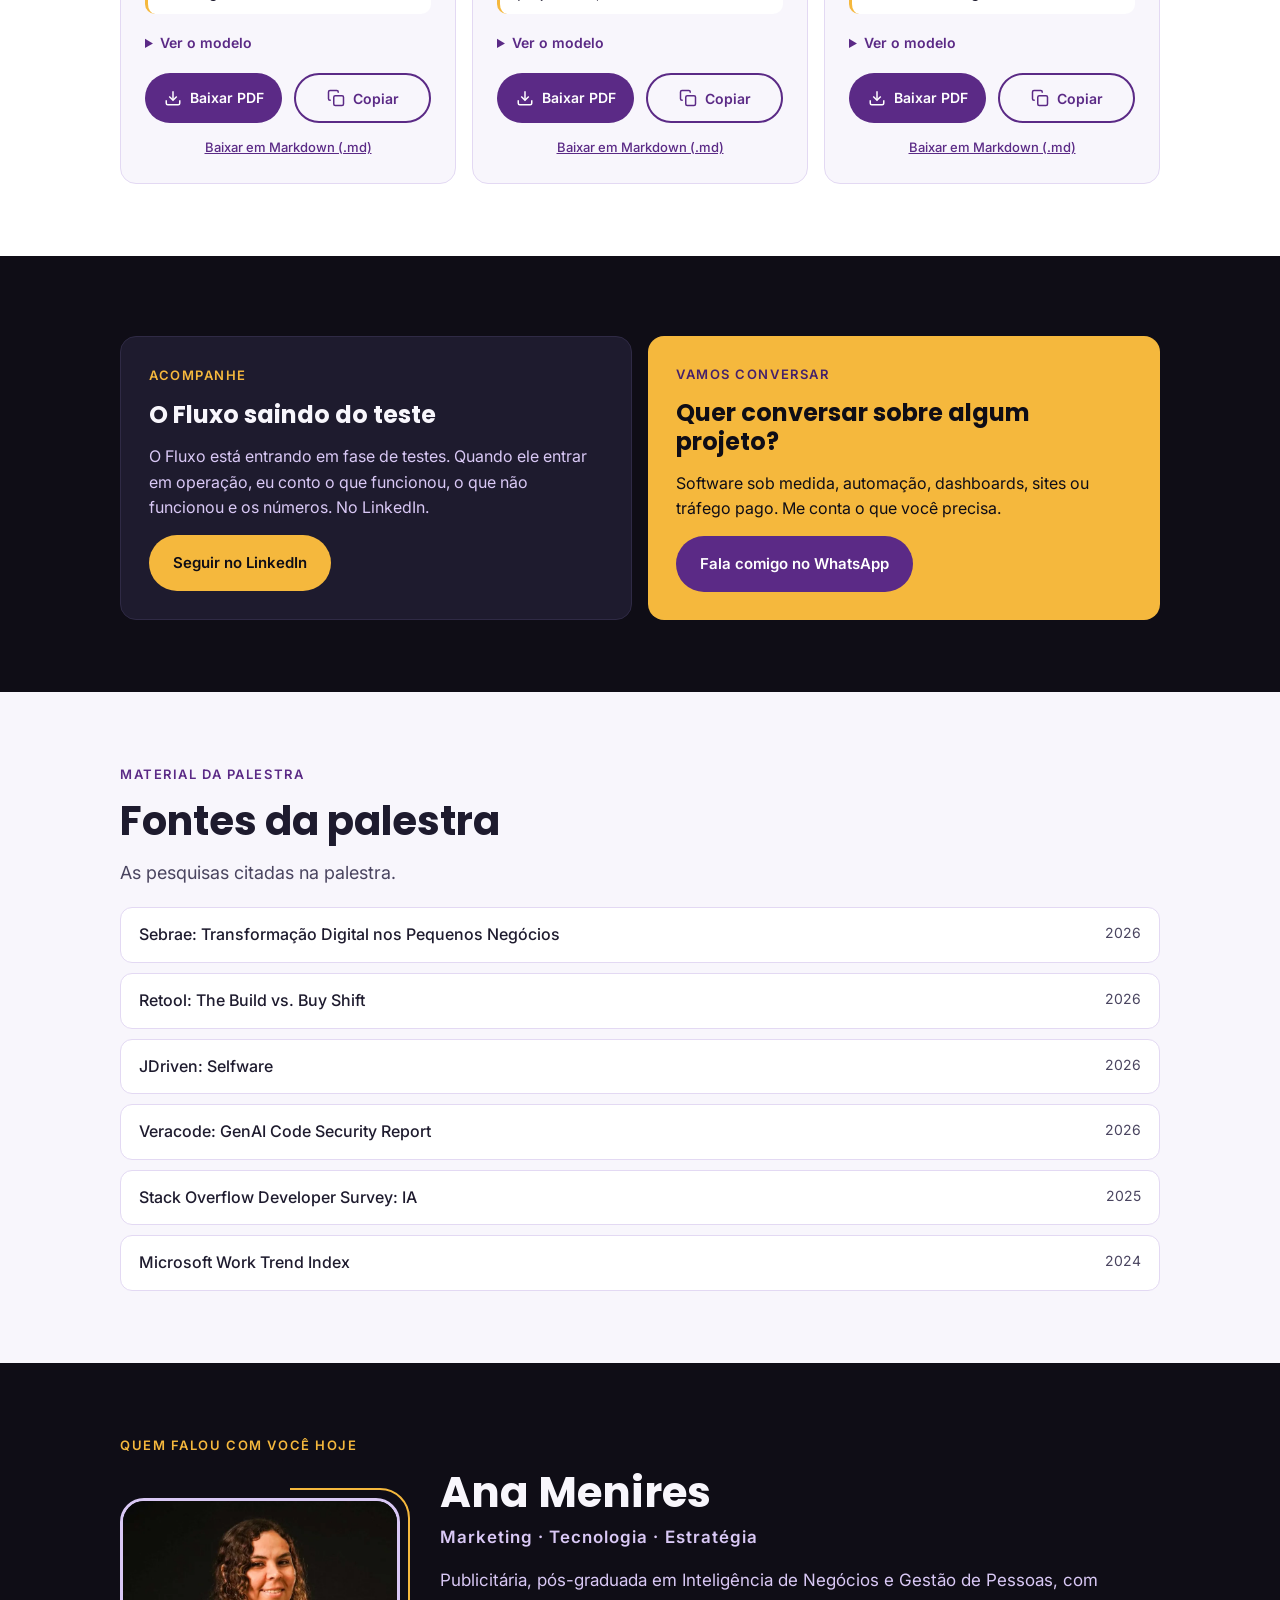
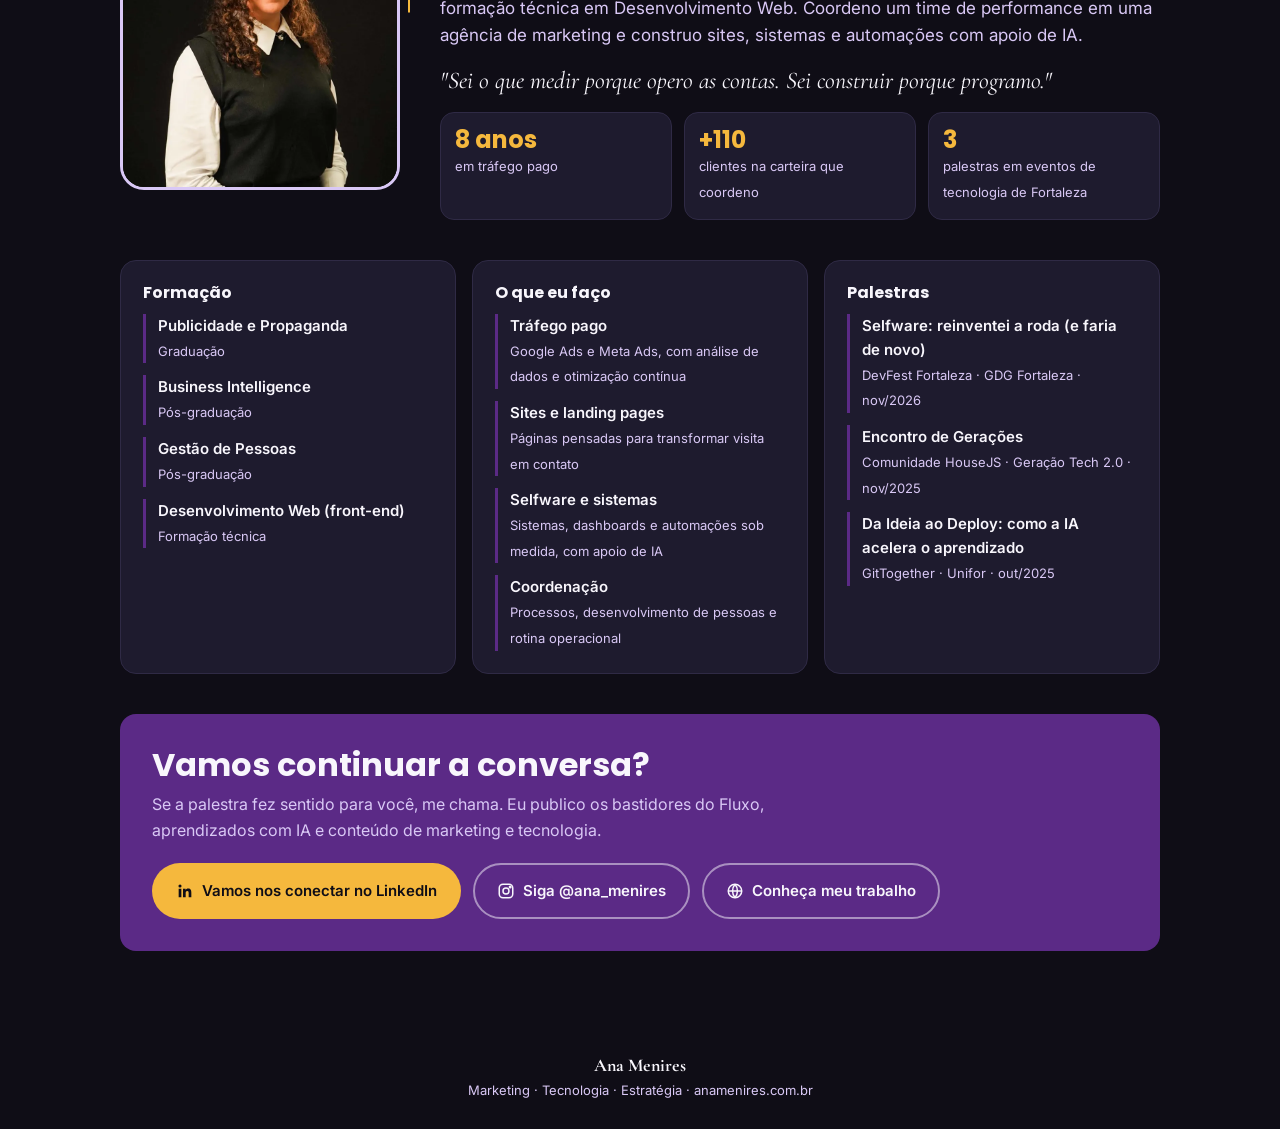
==== commit a4491c8d: "Kit da palestra: adiciona mini currículo e convite para as redes Foto, bio, números, formação, frent" ====
--- a/evento-gdg/index.html
+++ b/evento-gdg/index.html
@@ -121,6 +121,33 @@
   footer{background:var(--preto);color:var(--lilas);font-size:13px;padding:28px 0;text-align:center}
   footer b{color:var(--off);font-family:"Cormorant Garamond",serif;font-size:18px}
 
+
+  /* Sobre / mini currículo */
+  .sobre{background:var(--preto);color:var(--off)}
+  .bio{display:grid;grid-template-columns:280px 1fr;gap:40px;align-items:center;margin-top:8px}
+  .bio-foto{position:relative}
+  .bio-foto img{width:100%;height:auto;display:block;border-radius:24px;border:3px solid var(--lilas);aspect-ratio:800/835;object-fit:cover}
+  .bio-foto::after{content:"";position:absolute;inset:-10px;border-radius:30px;border:2px solid var(--ambar);clip-path:polygon(60% 0,100% 0,100% 40%,60% 40%);pointer-events:none}
+  .bio-txt h2{color:var(--off);font-size:clamp(30px,5vw,42px)}
+  .bio-cargo{color:var(--ambar);font-weight:600;font-size:14px;letter-spacing:.06em;margin:6px 0 16px}
+  .bio-txt>p{color:var(--lilas);font-size:17px}
+  .bio-frase{font-family:"Cormorant Garamond",serif;font-size:24px!important;color:var(--off)!important;font-style:italic;margin:16px 0;line-height:1.3}
+  .bio-num{display:grid;grid-template-columns:repeat(3,1fr);gap:12px;margin-top:8px}
+  .bio-num div{background:var(--grafite);border:1px solid #2f2a45;border-radius:14px;padding:14px}
+  .bio-num b{display:block;font-family:Poppins,sans-serif;font-size:24px;color:var(--ambar);line-height:1.1}
+  .bio-num span{font-size:13px;color:var(--lilas)}
+  .cv{display:grid;grid-template-columns:repeat(3,1fr);gap:16px;margin-top:40px}
+  .cv-col{background:var(--grafite);border:1px solid #2f2a45;border-radius:var(--raio);padding:22px}
+  .cv-col h3{color:var(--off);font-size:16px;margin-bottom:12px}
+  .cv-col ul{list-style:none;display:grid;gap:12px}
+  .cv-col li{border-left:3px solid var(--roxo);padding-left:12px}
+  .cv-col li b{display:block;font-weight:600;font-size:15px;color:var(--off)}
+  .cv-col li span{font-size:13px;color:var(--lilas)}
+  .conecte{margin-top:40px;background:var(--roxo);border-radius:var(--raio);padding:32px;display:grid;gap:20px}
+  .conecte h2{color:var(--off);font-size:clamp(24px,4vw,32px);margin-bottom:8px}
+  .conecte p{color:var(--lilas);max-width:620px}
+  @media (max-width:860px){.bio{grid-template-columns:1fr;gap:24px}.bio-foto{max-width:260px}.cv{grid-template-columns:1fr}}
+  @media (max-width:520px){.bio-num{grid-template-columns:1fr}.conecte{padding:24px}}
   .toast{position:fixed;left:50%;bottom:24px;transform:translateX(-50%) translateY(20px);background:var(--preto);color:var(--off);padding:12px 20px;border-radius:999px;font-size:14px;font-weight:500;opacity:0;pointer-events:none;transition:all .25s;z-index:10;box-shadow:0 8px 24px rgba(15,13,22,.25)}
   .toast.on{opacity:1;transform:translateX(-50%) translateY(0)}
 
@@ -241,7 +268,7 @@
       <h2 style="font-size:clamp(28px,5vw,40px);margin-bottom:14px">Fontes da palestra</h2>
       <p class="lead">As pesquisas citadas na palestra.</p>
       <!-- Botão dos slides: descomente quando o PDF estiver nesta pasta com o nome slides-selfware-ana-menires.pdf
-      <div class="btns" style="margin-top:24px"><a class="btn btn-roxo" href="slides-selfware-ana-menires.pdf" download>Baixar os slides (PDF)</a></div>
+      <div class="btns" style="margin-top:24px"><a class="btn btn-roxo" href="/evento-gdg/slides-selfware-ana-menires.pdf" download>Baixar os slides (PDF)</a></div>
       -->
       <ul class="fontes">
         <li><a href="https://agenciasebrae.com.br/dados/pequenos-negocios-do-brasil-usam-mais-ia-que-os-norte-americanos-aponta-sebrae/" target="_blank" rel="noopener">Sebrae: Transformação Digital nos Pequenos Negócios <span>2026</span></a></li>
@@ -254,17 +281,65 @@
     </div>
   </section>
 
-  <section class="faixa-roxa">
+  <section class="sobre" id="sobre">
     <div class="wrap">
-      <h2 style="font-size:clamp(26px,4.5vw,36px);margin-bottom:12px">Me acompanhe nas redes</h2>
-      <p class="lead">Conteúdo sobre IA aplicada aos negócios, tecnologia e marketing.</p>
-      <div class="btns">
-        <a class="btn btn-ambar" href="https://www.linkedin.com/in/anamenires-mktdigital" target="_blank" rel="noopener">
-          <svg viewBox="0 0 24 24" fill="currentColor" aria-hidden="true"><path d="M20.45 20.45h-3.56v-5.57c0-1.33-.02-3.04-1.85-3.04-1.85 0-2.14 1.45-2.14 2.94v5.67H9.35V9h3.41v1.56h.05c.48-.9 1.64-1.85 3.37-1.85 3.6 0 4.27 2.37 4.27 5.46v6.28zM5.34 7.43a2.06 2.06 0 1 1 0-4.13 2.06 2.06 0 0 1 0 4.13zM7.12 20.45H3.56V9h3.56v11.45z"/></svg>
-          LinkedIn</a>
-        <a class="btn btn-claro" href="https://www.instagram.com/ana_menires" target="_blank" rel="noopener">
-          <svg viewBox="0 0 24 24" fill="none" stroke="currentColor" stroke-width="2" aria-hidden="true"><rect x="3" y="3" width="18" height="18" rx="5"/><circle cx="12" cy="12" r="4"/><circle cx="17.5" cy="6.5" r="1" fill="currentColor"/></svg>
-          @ana_menires</a>
+      <p class="eyebrow" style="color:var(--ambar)">Quem falou com você hoje</p>
+      <div class="bio">
+        <div class="bio-foto">
+          <img src="/assets/img/ana.webp" alt="Ana Menires sorrindo, de camisa branca e colete preto" width="800" height="835" loading="lazy" decoding="async">
+        </div>
+        <div class="bio-txt">
+          <h2>Ana Menires</h2>
+          <p class="bio-cargo">Marketing · Tecnologia · Estratégia</p>
+          <p>Publicitária, pós-graduada em Inteligência de Negócios e Gestão de Pessoas, com formação técnica em Desenvolvimento Web. Coordeno um time de performance em uma agência de marketing e construo sites, sistemas e automações com apoio de IA.</p>
+          <p class="bio-frase">"Sei o que medir porque opero as contas. Sei construir porque programo."</p>
+          <div class="bio-num">
+            <div><b>8 anos</b><span>em tráfego pago</span></div>
+            <div><b>+110</b><span>clientes na carteira que coordeno</span></div>
+            <div><b>3</b><span>palestras em eventos de tecnologia de Fortaleza</span></div>
+          </div>
+        </div>
+      </div>
+
+      <div class="cv">
+        <div class="cv-col">
+          <h3>Formação</h3>
+          <ul>
+            <li><b>Publicidade e Propaganda</b><span>Graduação</span></li>
+            <li><b>Business Intelligence</b><span>Pós-graduação</span></li>
+            <li><b>Gestão de Pessoas</b><span>Pós-graduação</span></li>
+            <li><b>Desenvolvimento Web (front-end)</b><span>Formação técnica</span></li>
+          </ul>
+        </div>
+        <div class="cv-col">
+          <h3>O que eu faço</h3>
+          <ul>
+            <li><b>Tráfego pago</b><span>Google Ads e Meta Ads, com análise de dados e otimização contínua</span></li>
+            <li><b>Sites e landing pages</b><span>Páginas pensadas para transformar visita em contato</span></li>
+            <li><b>Selfware e sistemas</b><span>Sistemas, dashboards e automações sob medida, com apoio de IA</span></li>
+            <li><b>Coordenação</b><span>Processos, desenvolvimento de pessoas e rotina operacional</span></li>
+          </ul>
+        </div>
+        <div class="cv-col">
+          <h3>Palestras</h3>
+          <ul>
+            <li><b>Selfware: reinventei a roda (e faria de novo)</b><span>DevFest Fortaleza · GDG Fortaleza · nov/2026</span></li>
+            <li><b>Encontro de Gerações</b><span>Comunidade HouseJS · Geração Tech 2.0 · nov/2025</span></li>
+            <li><b>Da Ideia ao Deploy: como a IA acelera o aprendizado</b><span>GitTogether · Unifor · out/2025</span></li>
+          </ul>
+        </div>
+      </div>
+
+      <div class="conecte">
+        <div>
+          <h2>Vamos continuar a conversa?</h2>
+          <p>Se a palestra fez sentido para você, me chama. Eu publico os bastidores do Fluxo, aprendizados com IA e conteúdo de marketing e tecnologia.</p>
+        </div>
+        <div class="btns">
+          <a class="btn btn-ambar" href="https://www.linkedin.com/in/anamenires-mktdigital" target="_blank" rel="noopener"><svg viewBox="0 0 24 24" fill="currentColor" aria-hidden="true"><path d="M20.45 20.45h-3.56v-5.57c0-1.33-.02-3.04-1.85-3.04-1.85 0-2.14 1.45-2.14 2.94v5.67H9.35V9h3.41v1.56h.05c.48-.9 1.64-1.85 3.37-1.85 3.6 0 4.27 2.37 4.27 5.46v6.28zM5.34 7.43a2.06 2.06 0 1 1 0-4.13 2.06 2.06 0 0 1 0 4.13zM7.12 20.45H3.56V9h3.56v11.45z"/></svg>Vamos nos conectar no LinkedIn</a>
+          <a class="btn btn-claro" href="https://www.instagram.com/ana_menires" target="_blank" rel="noopener"><svg viewBox="0 0 24 24" fill="none" stroke="currentColor" stroke-width="2" aria-hidden="true"><rect x="3" y="3" width="18" height="18" rx="5"/><circle cx="12" cy="12" r="4"/><circle cx="17.5" cy="6.5" r="1" fill="currentColor"/></svg>Siga @ana_menires</a>
+          <a class="btn btn-claro" href="https://anamenires.com.br" ><svg viewBox="0 0 24 24" fill="none" stroke="currentColor" stroke-width="2" aria-hidden="true"><circle cx="12" cy="12" r="9"/><path d="M3 12h18M12 3a14 14 0 0 1 0 18M12 3a14 14 0 0 0 0 18"/></svg>Conheça meu trabalho</a>
+        </div>
       </div>
     </div>
   </section>
@@ -366,7 +441,7 @@
 
 const MODELOS = [
   {tag:"Documento 1", t:"Regras de negócio", d:"As regras que o sistema precisa respeitar. Vem com guia de escrita, 9 tipos de regra, um exemplo com 12 regras, perguntas para levantar as regras e pedidos prontos para a IA.",
-   dica:"Uma regra por linha. Se você precisa explicar com \"depende\", ainda são duas regras.", arq:"regras-de-negocio.md", pdf:"modelo-regras-de-negocio.pdf",
+   dica:"Uma regra por linha. Se você precisa explicar com \"depende\", ainda são duas regras.", arq:"regras-de-negocio.md", pdf:"/evento-gdg/modelo-regras-de-negocio.pdf",
    md:`# Regras de negócio: [nome do sistema]
 
 > As regras que o sistema precisa respeitar, numeradas. Este documento transforma o jeito como a sua empresa funciona em algo que a IA consegue seguir sem chutar.
@@ -499,7 +574,7 @@
 | 1.0 | [data] | Primeira versão |
 `},
   {tag:"Documento 2", t:"Matriz de permissões", d:"Quem pode ver, criar, editar e apagar cada coisa. É aqui que mora a segurança do sistema.",
-   dica:"Comece fechado: na dúvida, \"Não\". Liberar depois é fácil; retirar um acesso que já vazou, não.", arq:"matriz-de-permissoes.md", pdf:"modelo-matriz-de-permissoes.pdf",
+   dica:"Comece fechado: na dúvida, \"Não\". Liberar depois é fácil; retirar um acesso que já vazou, não.", arq:"matriz-de-permissoes.md", pdf:"/evento-gdg/modelo-matriz-de-permissoes.pdf",
    md:`# Matriz de permissões: [nome do sistema]
 
 > Uma linha por ação, uma coluna por perfil. As permissões precisam valer no banco de dados, não só na tela: esconder um botão é conforto, bloquear é regra.
@@ -529,7 +604,7 @@
 - [Outras regras]
 `},
   {tag:"Documento 3", t:"Escopo do MVP", d:"O que entra na primeira versão, o que fica de fora e como saber que deu certo. Vem com o método MoSCoW, a chave de liga e desliga, um passo a passo e o exemplo real do Fluxo.",
-   dica:"O campo \"fica de fora\" é o que mais poupa tempo: o que está ali, a IA não tenta construir agora.", arq:"escopo-do-mvp.md", pdf:"modelo-escopo-do-mvp.pdf",
+   dica:"O campo \"fica de fora\" é o que mais poupa tempo: o que está ali, a IA não tenta construir agora.", arq:"escopo-do-mvp.md", pdf:"/evento-gdg/modelo-escopo-do-mvp.pdf",
    md:`# Escopo do MVP: [nome do sistema]
 
 > O que entra na primeira versão, o que fica de fora e como você vai saber que deu certo. É o documento que impede o projeto de crescer sem controle antes de funcionar.
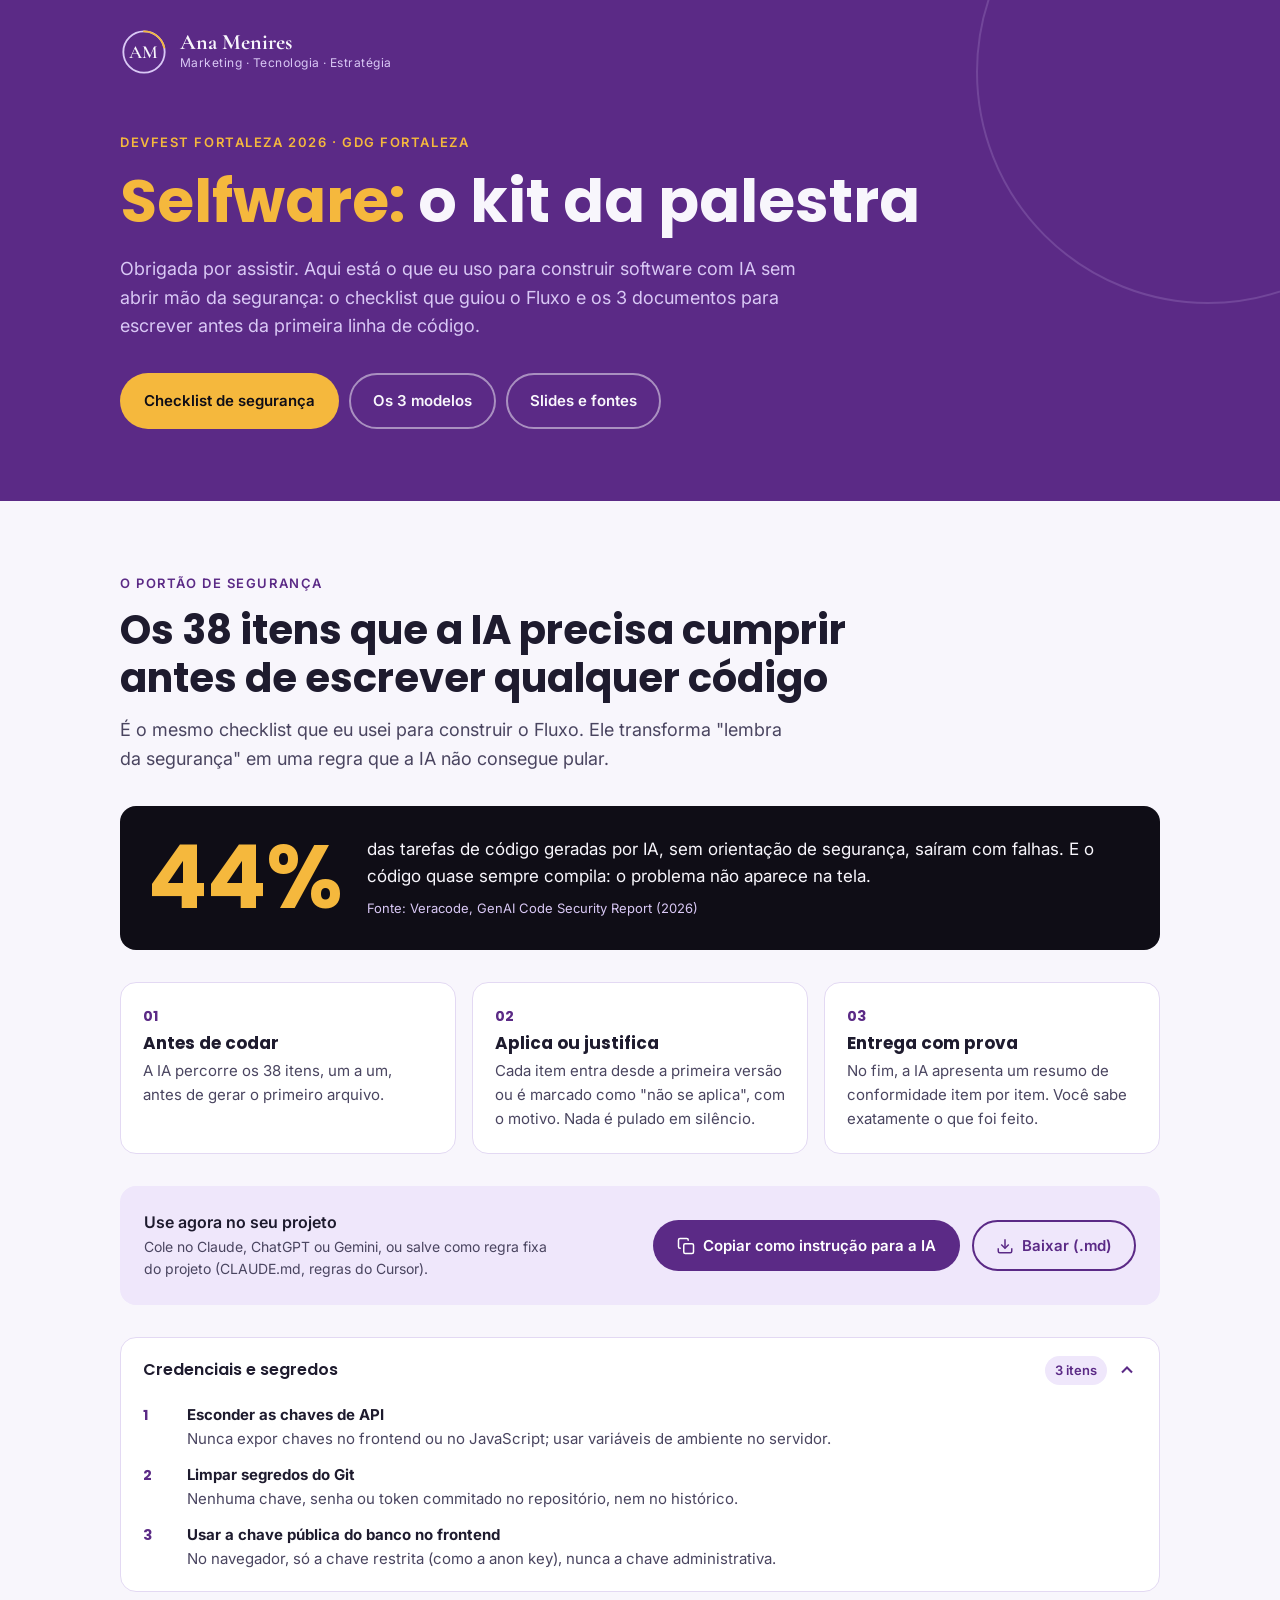
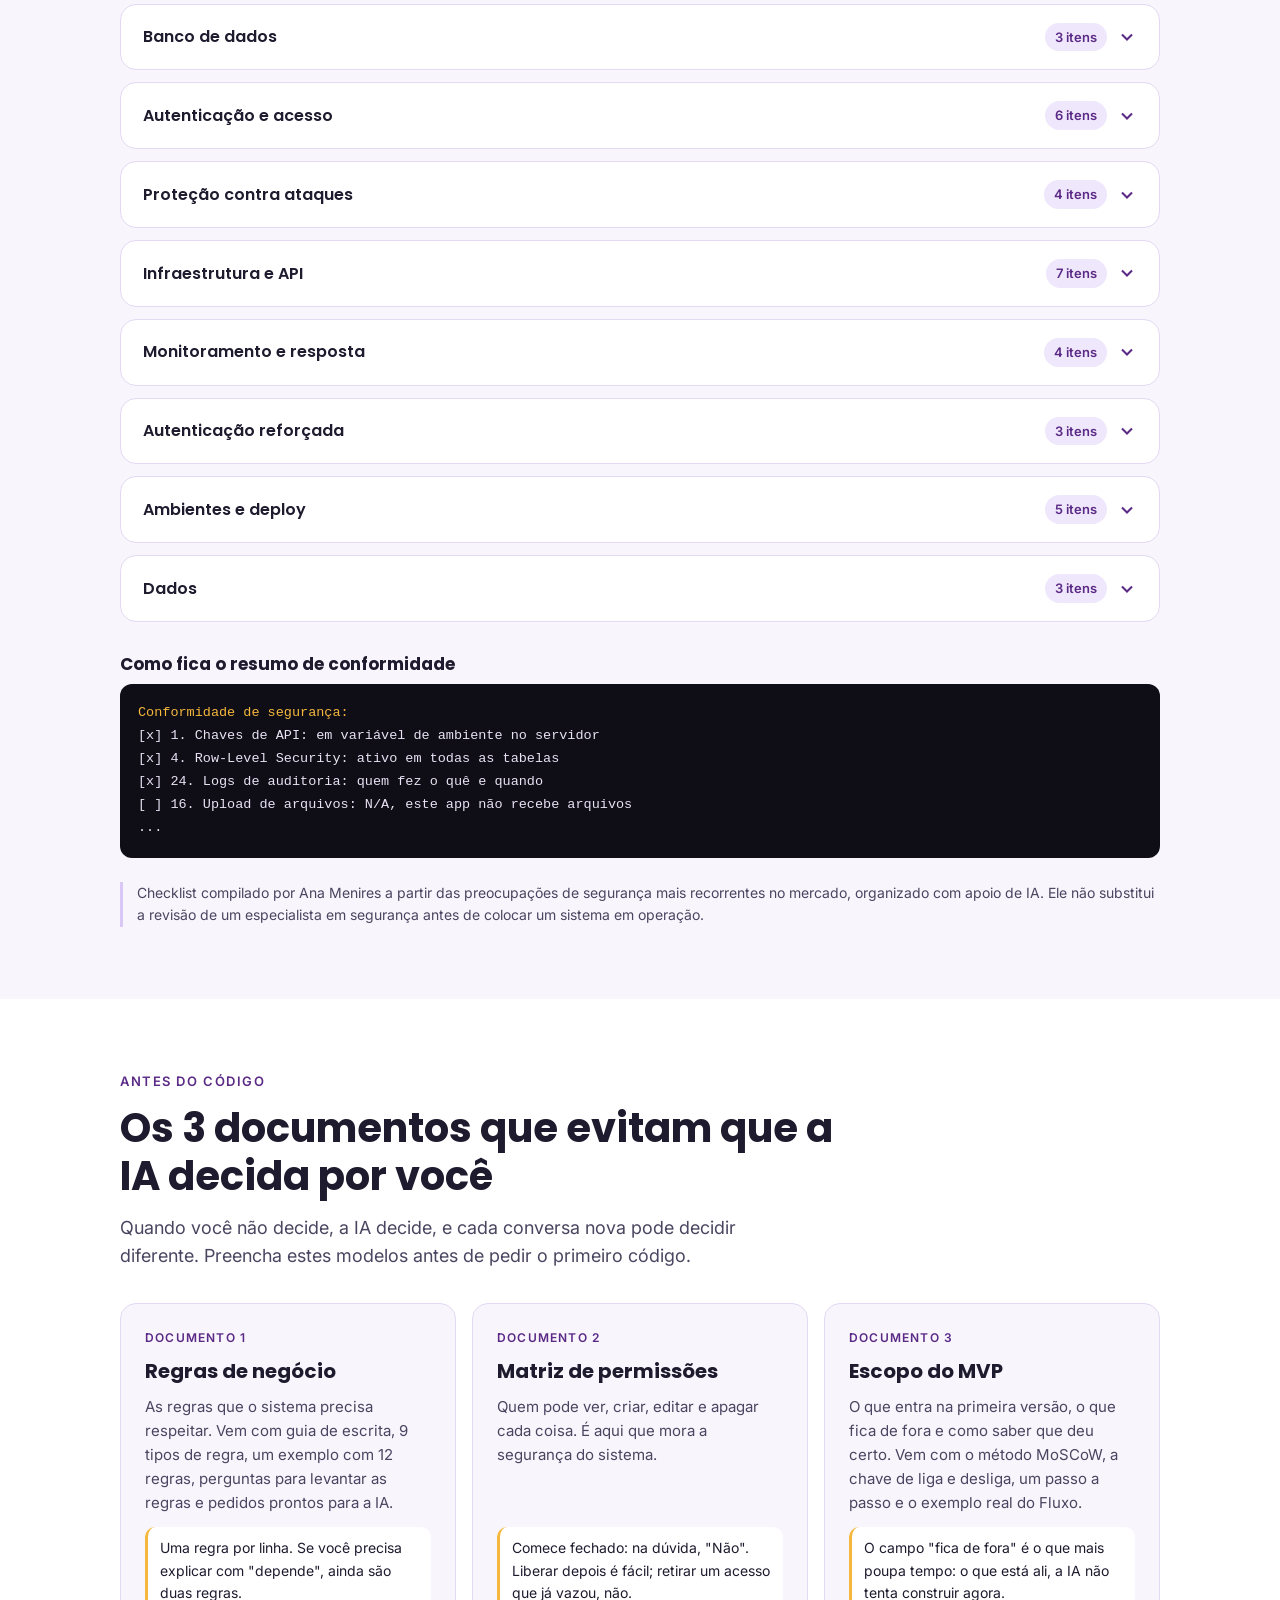
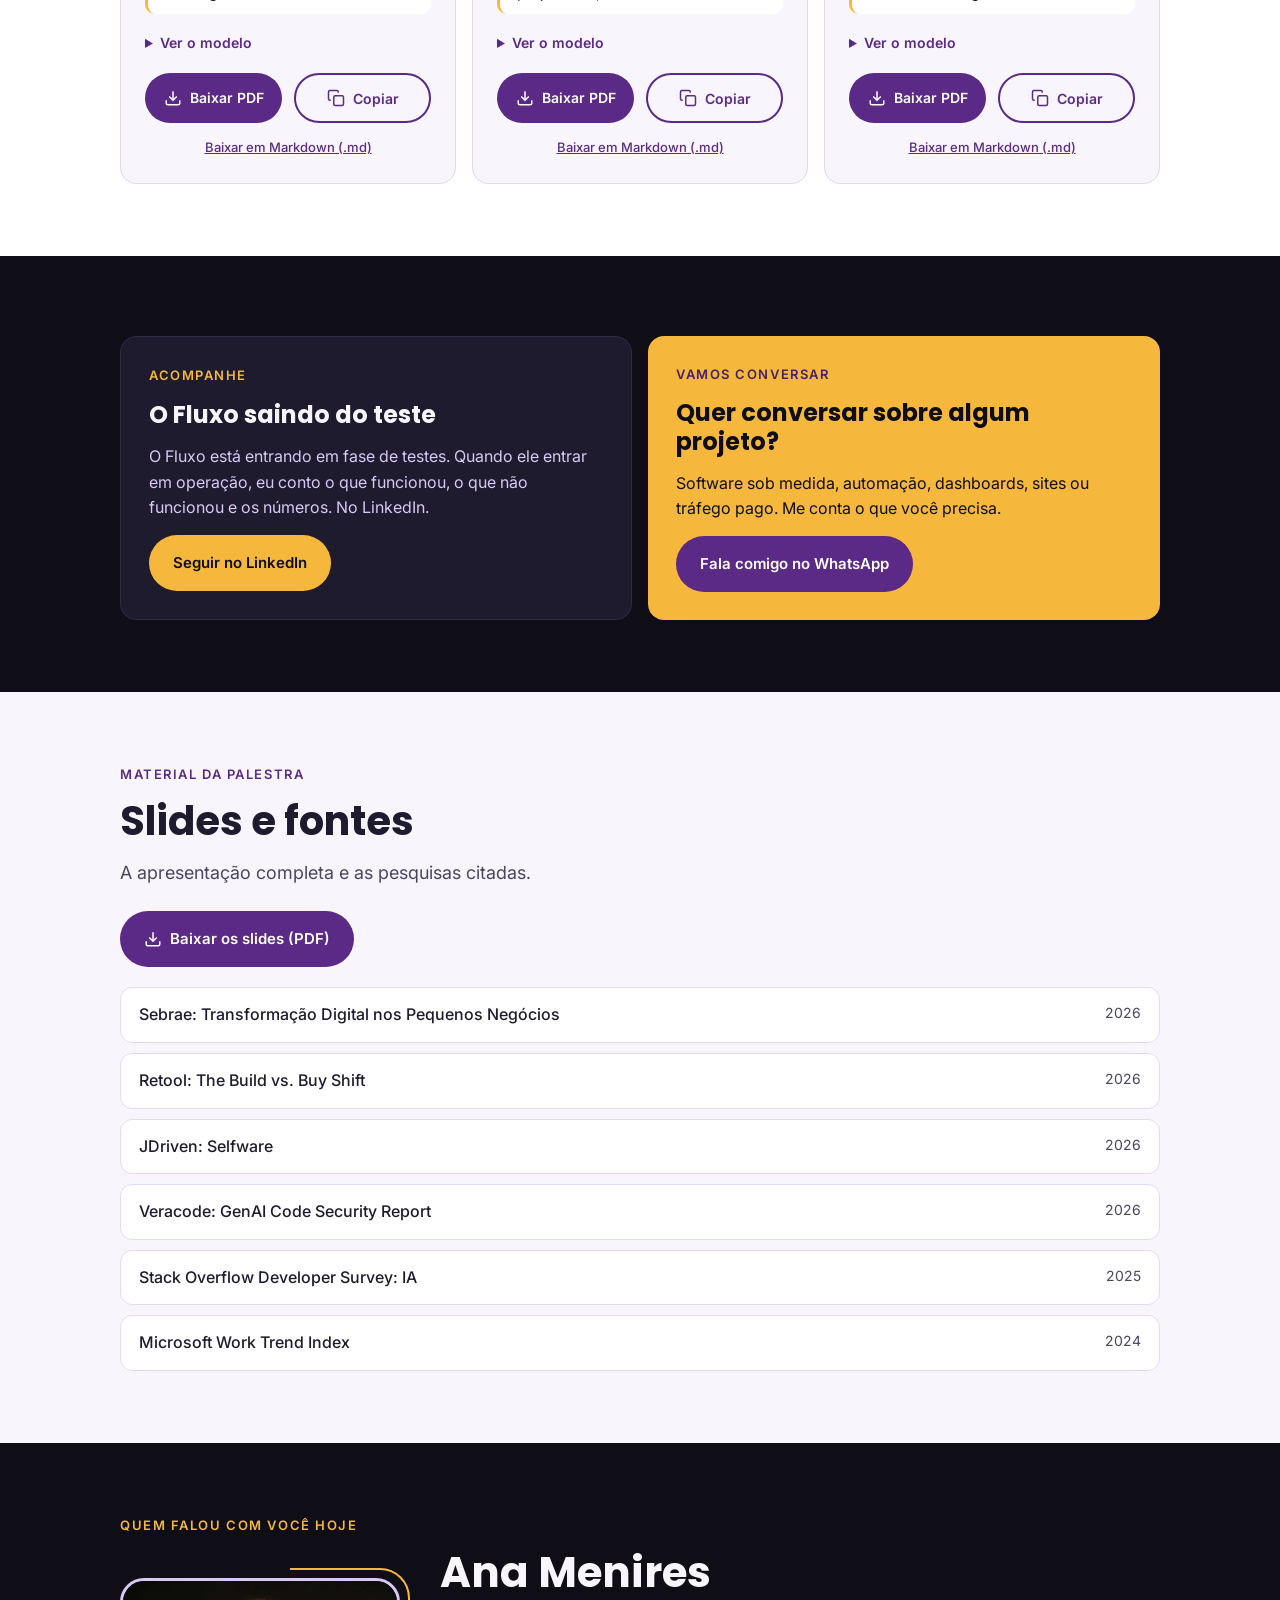
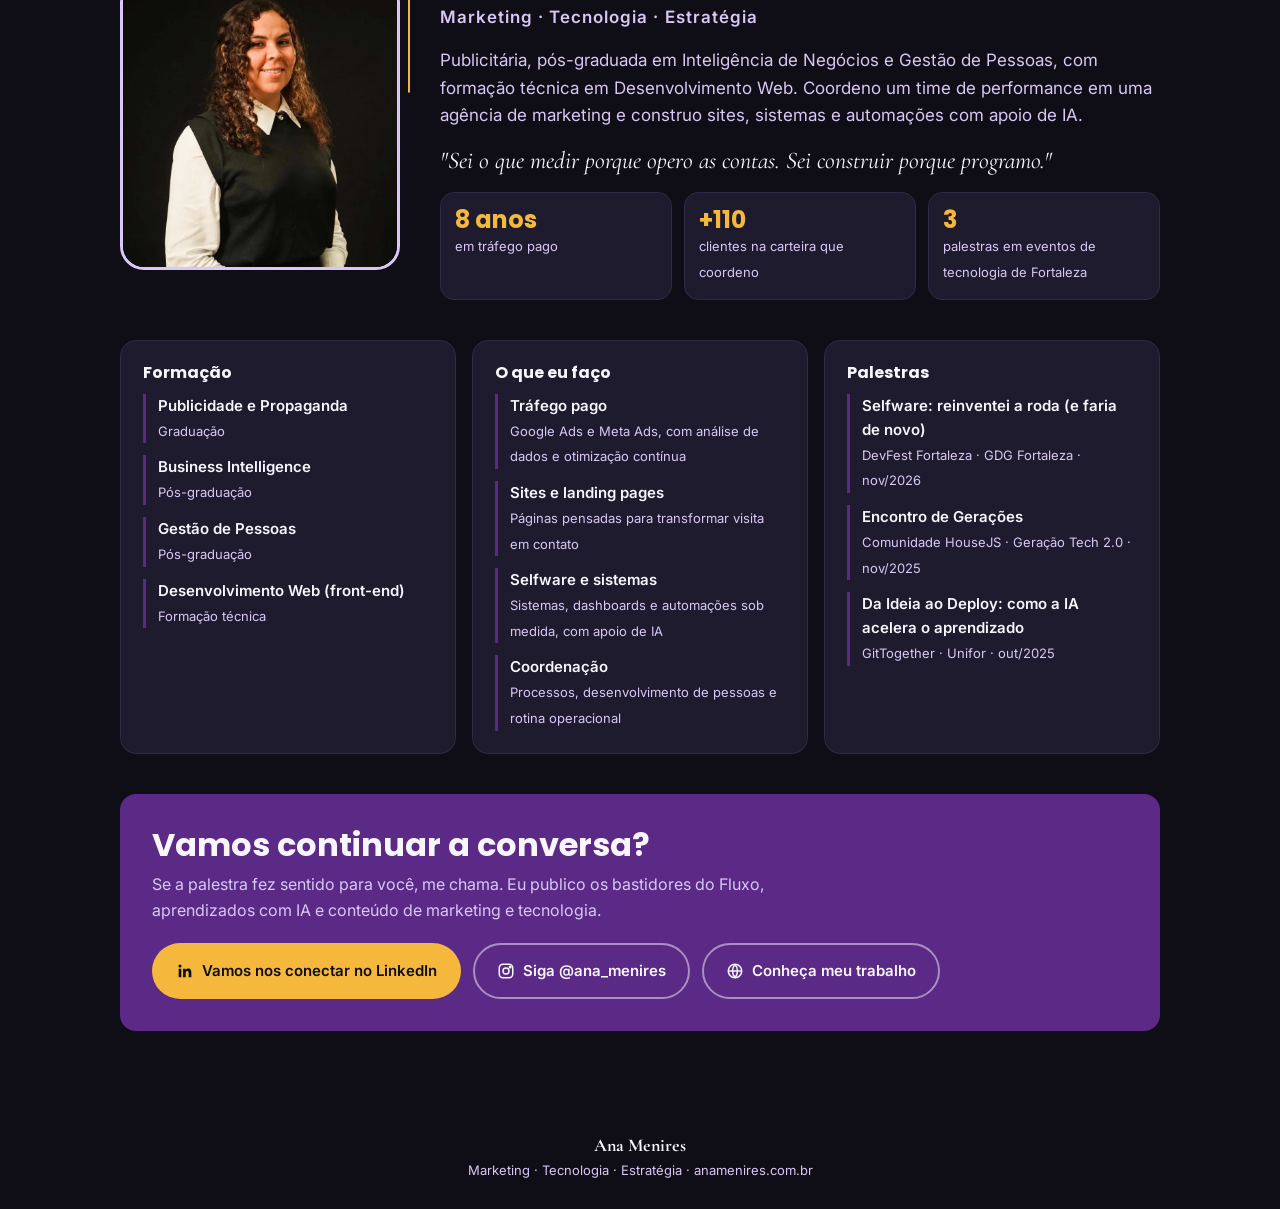
==== commit 09cb74fc: "Kit da palestra: publica os slides finais em PDF Adiciona a apresentação de 30 slides e mostra o bot" ====
--- a/evento-gdg/index.html
+++ b/evento-gdg/index.html
@@ -182,7 +182,7 @@
     <nav class="hero-nav" aria-label="Seções da página">
       <a class="btn btn-ambar" href="#checklist">Checklist de segurança</a>
       <a class="btn btn-claro" href="#modelos">Os 3 modelos</a>
-      <a class="btn btn-claro" href="#slides">Fontes</a>
+      <a class="btn btn-claro" href="#slides">Slides e fontes</a>
     </nav>
   </div>
 </header>
@@ -265,11 +265,13 @@
   <section id="slides">
     <div class="wrap">
       <p class="eyebrow">Material da palestra</p>
-      <h2 style="font-size:clamp(28px,5vw,40px);margin-bottom:14px">Fontes da palestra</h2>
-      <p class="lead">As pesquisas citadas na palestra.</p>
-      <!-- Botão dos slides: descomente quando o PDF estiver nesta pasta com o nome slides-selfware-ana-menires.pdf
-      <div class="btns" style="margin-top:24px"><a class="btn btn-roxo" href="/evento-gdg/slides-selfware-ana-menires.pdf" download>Baixar os slides (PDF)</a></div>
-      -->
+      <h2 style="font-size:clamp(28px,5vw,40px);margin-bottom:14px">Slides e fontes</h2>
+      <p class="lead">A apresentação completa e as pesquisas citadas.</p>
+      <div class="btns" style="margin-top:24px">
+        <a class="btn btn-roxo" href="/evento-gdg/slides-selfware-ana-menires.pdf" download>
+          <svg viewBox="0 0 24 24" fill="none" stroke="currentColor" stroke-width="2" aria-hidden="true"><path d="M21 15v4a2 2 0 0 1-2 2H5a2 2 0 0 1-2-2v-4"/><path d="M7 10l5 5 5-5"/><path d="M12 15V3"/></svg>
+          Baixar os slides (PDF)</a>
+      </div>
       <ul class="fontes">
         <li><a href="https://agenciasebrae.com.br/dados/pequenos-negocios-do-brasil-usam-mais-ia-que-os-norte-americanos-aponta-sebrae/" target="_blank" rel="noopener">Sebrae: Transformação Digital nos Pequenos Negócios <span>2026</span></a></li>
         <li><a href="https://www.businesswire.com/news/home/20260217548274/en/Retools-2026-Build-vs.-Buy-Report-Reveals-35-of-Enterprises-Have-Already-Replaced-SaaS-With-Custom-Software" target="_blank" rel="noopener">Retool: The Build vs. Buy Shift <span>2026</span></a></li>
